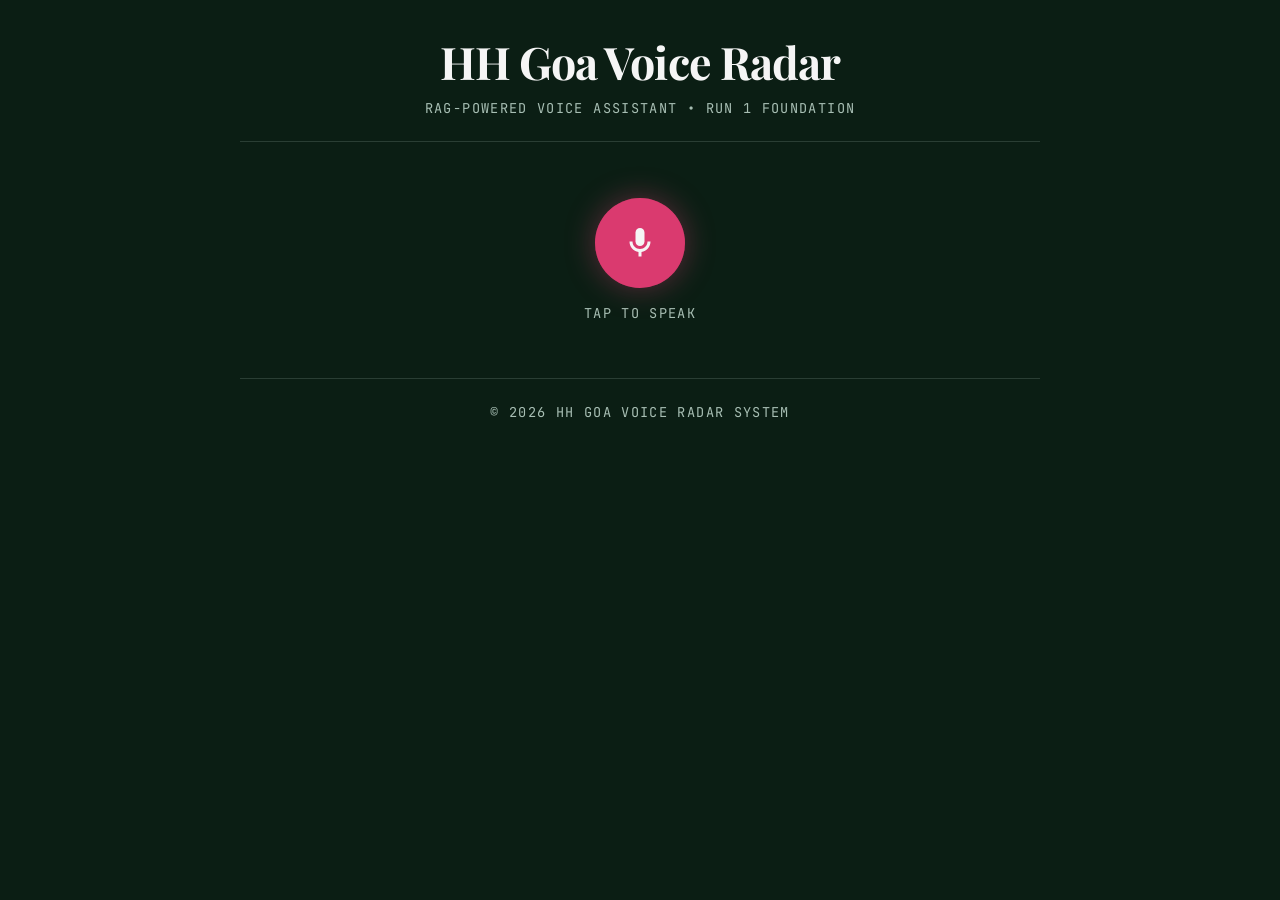
==== frontend/index.html @ a9ced7af "feat: implement HH Goa Voice Radar foundation, offline pre-processing, retrieval, STT and UI" ====
<!DOCTYPE html>
<html lang="hi">
<head>
    <meta charset="UTF-8">
    <meta name="viewport" content="width=device-width, initial-scale=1.0">
    <title>HH Goa Voice Radar</title>
    
    <!-- Google Fonts: Playfair Display (Serif) & JetBrains Mono (Monospace) -->
    <link rel="preconnect" href="https://fonts.googleapis.com">
    <link rel="preconnect" href="https://fonts.gstatic.com" crossorigin>
    <link href="https://fonts.googleapis.com/css2?family=JetBrains+Mono:ital,wght@0,100..800;1,100..800&family=Playfair+Display:ital,wght@0,400..900;1,400..900&display=swap" rel="stylesheet">
    
    <link rel="stylesheet" href="style.css">
</head>
<body>
    <div class="app-container">
        <header>
            <h1 class="serif-title">HH Goa Voice Radar</h1>
            <p class="mono-meta">RAG-Powered Voice Assistant • RUN 1 Foundation</p>
        </header>

        <main>
            <!-- Microphone Input Section -->
            <section class="mic-section">
                <div class="mic-container">
                    <button id="mic-btn" class="mic-button" aria-label="सक्रिय रिकॉर्डर">
                        <svg class="mic-icon" xmlns="http://www.w3.org/2000/svg" viewBox="0 0 24 24" fill="currentColor">
                            <path d="M12 14c1.66 0 3-1.34 3-3V5c0-1.66-1.34-3-3-3S9 3.34 9 5v6c0 1.66 1.34 3 3 3z"/>
                            <path d="M17 11c0 2.76-2.24 5-5 5s-5-2.24-5-5H5c0 3.53 2.61 6.43 6 6.92V21h2v-3.08c3.39-.49 6-3.39 6-6.92h-2z"/>
                        </svg>
                        <div class="pulse-ring"></div>
                    </button>
                    <p id="status-text" class="mono-meta">Tap to Speak</p>
                </div>
            </section>

            <!-- Results Section (Hidden until transcription or answer is loaded) -->
            <section id="results-section" class="results-container hidden">
                <!-- Transcript Card -->
                <div class="card result-card">
                    <h2 class="card-heading serif-title">आपका प्रश्न (Query)</h2>
                    <p id="query-display" class="mono-body text-highlight">...</p>
                </div>

                <!-- Answer Card -->
                <div id="answer-card" class="card result-card cream-card hidden">
                    <h2 class="card-heading serif-title">उत्तर (Answer)</h2>
                    <p id="answer-display" class="mono-body">उत्पन्न हो रहा है...</p>
                    
                    <div class="meta-row">
                        <span class="badge mono-meta">प्राप्त टुकड़े: <span id="chunk-count">0</span></span>
                    </div>
                </div>

                <!-- Retrieved Context Card -->
                <div id="context-card" class="card result-card cream-card hidden">
                    <h2 class="card-heading serif-title">प्रासंगिक संदर्भ (Retrieved Context)</h2>
                    <div id="chunks-list" class="chunks-container">
                        <!-- Chunks injected here -->
                    </div>
                </div>
            </section>
        </main>

        <footer>
            <p class="mono-meta">&copy; 2026 HH Goa Voice Radar System</p>
        </footer>
    </div>

    <script src="app.js"></script>
</body>
</html>
---- frontend/style.css ----
/* Base Tokens */
:root {
    --bg-dark-forest: hsl(150, 45%, 8%);
    --card-cream: hsl(38, 40%, 96%);
    --card-cream-darker: hsl(38, 30%, 90%);
    --accent-pink: hsl(340, 68%, 54%);
    --accent-pink-hover: hsl(340, 75%, 48%);
    --text-light: hsl(0, 0%, 96%);
    --text-dark: hsl(150, 45%, 12%);
    --text-muted-light: hsl(150, 15%, 70%);
    --text-muted-dark: hsl(150, 20%, 35%);
    --border-color: hsla(150, 45%, 90%, 0.15);
    
    --font-serif: 'Playfair Display', Georgia, serif;
    --font-mono: 'JetBrains Mono', monospace;
    
    --shadow-premium: 0 10px 30px -10px rgba(0, 0, 0, 0.5);
    --shadow-card: 0 4px 20px rgba(0, 0, 0, 0.08);
}

/* Reset and Layout */
* {
    box-sizing: border-box;
    margin: 0;
    padding: 0;
}

body {
    background-color: var(--bg-dark-forest);
    color: var(--text-light);
    font-family: var(--font-mono);
    min-height: 100vh;
    display: flex;
    justify-content: center;
    align-items: flex-start;
    padding: 2rem 1rem;
}

.app-container {
    width: 100%;
    max-width: 800px;
    display: flex;
    flex-direction: column;
    gap: 2.5rem;
}

header {
    text-align: center;
    border-bottom: 1px solid var(--border-color);
    padding-bottom: 1.5rem;
}

.serif-title {
    font-family: var(--font-serif);
    font-weight: 700;
}

header h1 {
    font-size: 2.8rem;
    color: var(--text-light);
    letter-spacing: -0.02em;
    margin-bottom: 0.5rem;
}

.mono-meta {
    font-family: var(--font-mono);
    font-size: 0.85rem;
    color: var(--text-muted-light);
    text-transform: uppercase;
    letter-spacing: 0.1em;
}

/* Mic Section */
.mic-section {
    display: flex;
    justify-content: center;
    padding: 1rem 0;
}

.mic-container {
    display: flex;
    flex-direction: column;
    align-items: center;
    gap: 1rem;
}

.mic-button {
    position: relative;
    width: 90px;
    height: 90px;
    border-radius: 50%;
    background-color: var(--accent-pink);
    border: none;
    outline: none;
    color: var(--text-light);
    cursor: pointer;
    display: flex;
    justify-content: center;
    align-items: center;
    box-shadow: 0 0 30px rgba(216, 63, 115, 0.4);
    transition: all 0.3s cubic-bezier(0.4, 0, 0.2, 1);
}

.mic-button:hover {
    background-color: var(--accent-pink-hover);
    transform: scale(1.05);
    box-shadow: 0 0 40px rgba(216, 63, 115, 0.6);
}

.mic-button:active {
    transform: scale(0.95);
}

.mic-icon {
    width: 36px;
    height: 36px;
    z-index: 2;
}

/* Pulsing Recording Ring */
.pulse-ring {
    position: absolute;
    top: 0;
    left: 0;
    width: 100%;
    height: 100%;
    border-radius: 50%;
    background-color: var(--accent-pink);
    opacity: 0.4;
    z-index: 1;
    transform: scale(1);
    transition: transform 0.3s ease;
}

.mic-button.recording .pulse-ring {
    animation: pulse 1.5s infinite ease-in-out;
}

.mic-button.recording {
    background-color: hsl(0, 72%, 51%);
    box-shadow: 0 0 30px rgba(230, 0, 0, 0.5);
}

@keyframes pulse {
    0% {
        transform: scale(1);
        opacity: 0.5;
    }
    100% {
        transform: scale(1.6);
        opacity: 0;
    }
}

/* Results Container */
.results-container {
    display: flex;
    flex-direction: column;
    gap: 1.5rem;
    animation: fadeIn 0.4s ease-out;
}

@keyframes fadeIn {
    from {
        opacity: 0;
        transform: translateY(10px);
    }
    to {
        opacity: 1;
        transform: translateY(0);
    }
}

/* Card Styling */
.card {
    background-color: hsla(150, 45%, 15%, 0.4);
    border: 1px solid var(--border-color);
    border-radius: 12px;
    padding: 1.5rem;
    box-shadow: var(--shadow-premium);
    backdrop-filter: blur(10px);
}

.cream-card {
    background-color: var(--card-cream);
    color: var(--text-dark);
    border: none;
    box-shadow: var(--shadow-card);
}

.card-heading {
    font-size: 1.4rem;
    margin-bottom: 1rem;
    position: relative;
    display: inline-block;
}

.cream-card .card-heading {
    color: var(--text-dark);
}

.cream-card .card-heading::after {
    content: '';
    position: absolute;
    bottom: -4px;
    left: 0;
    width: 100%;
    height: 2px;
    background-color: var(--accent-pink);
}

.mono-body {
    font-family: var(--font-mono);
    font-size: 1rem;
    line-height: 1.6;
}

.text-highlight {
    color: var(--accent-pink);
    font-weight: 600;
}

/* Meta Data / Badges */
.meta-row {
    margin-top: 1.2rem;
    display: flex;
    gap: 0.5rem;
}

.badge {
    background-color: var(--card-cream-darker);
    color: var(--text-muted-dark);
    padding: 0.35rem 0.75rem;
    border-radius: 4px;
    font-size: 0.75rem;
    font-weight: 600;
}

/* Context Chunks list */
.chunks-container {
    display: flex;
    flex-direction: column;
    gap: 1rem;
    margin-top: 0.5rem;
}

.chunk-item {
    background-color: var(--card-cream-darker);
    border-left: 4px solid var(--accent-pink);
    border-radius: 4px;
    padding: 1rem;
    font-size: 0.9rem;
    line-height: 1.5;
}

.chunk-header {
    display: flex;
    justify-content: space-between;
    font-size: 0.75rem;
    color: var(--text-muted-dark);
    margin-bottom: 0.5rem;
}

/* Helpers */
.hidden {
    display: none !important;
}

footer {
    text-align: center;
    border-top: 1px solid var(--border-color);
    padding-top: 1.5rem;
    margin-top: auto;
}

/* Responsiveness */
@media (max-width: 600px) {
    header h1 {
        font-size: 2.2rem;
    }
    
    body {
        padding: 1rem 0.5rem;
    }
}
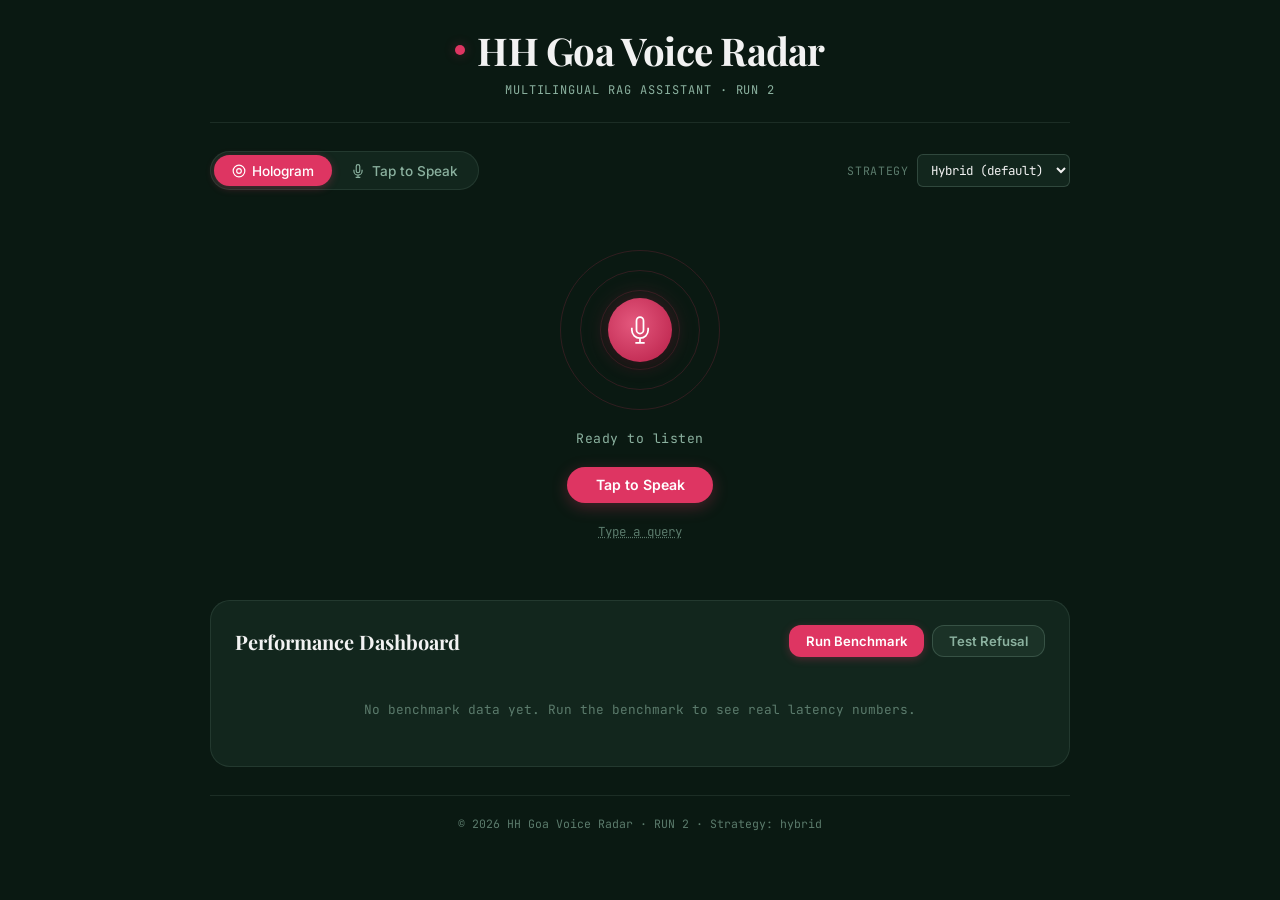
==== commit c7aa8dfb: "feat(run-2): implement multi-strategy chunking, guardrails, pipeline harness, benchmark comparison, " ====
--- a/frontend/index.html
+++ b/frontend/index.html
@@ -1,70 +1,231 @@
 <!DOCTYPE html>
-<html lang="hi">
+<html lang="en">
 <head>
     <meta charset="UTF-8">
     <meta name="viewport" content="width=device-width, initial-scale=1.0">
-    <title>HH Goa Voice Radar</title>
-    
-    <!-- Google Fonts: Playfair Display (Serif) & JetBrains Mono (Monospace) -->
+    <title>HH Goa Voice Radar — RAG Voice Assistant</title>
+    <meta name="description" content="HH Goa Voice Radar: a multilingual RAG-powered voice assistant for hotel information. Ask in any language and get grounded answers.">
+
+    <!-- Google Fonts -->
     <link rel="preconnect" href="https://fonts.googleapis.com">
     <link rel="preconnect" href="https://fonts.gstatic.com" crossorigin>
-    <link href="https://fonts.googleapis.com/css2?family=JetBrains+Mono:ital,wght@0,100..800;1,100..800&family=Playfair+Display:ital,wght@0,400..900;1,400..900&display=swap" rel="stylesheet">
-    
+    <link href="https://fonts.googleapis.com/css2?family=Inter:wght@300;400;500;600;700&family=Playfair+Display:ital,wght@0,600;0,700;1,500&family=JetBrains+Mono:wght@400;500&display=swap" rel="stylesheet">
+
     <link rel="stylesheet" href="style.css">
 </head>
 <body>
-    <div class="app-container">
-        <header>
-            <h1 class="serif-title">HH Goa Voice Radar</h1>
-            <p class="mono-meta">RAG-Powered Voice Assistant • RUN 1 Foundation</p>
+    <div class="app-shell">
+
+        <!-- ── Header ───────────────────────────────────── -->
+        <header class="app-header">
+            <div class="header-inner">
+                <div class="brand">
+                    <span class="brand-dot"></span>
+                    <h1 class="brand-name">HH Goa Voice Radar</h1>
+                </div>
+                <p class="brand-sub">Multilingual RAG Assistant · RUN 2</p>
+            </div>
         </header>
 
-        <main>
-            <!-- Microphone Input Section -->
-            <section class="mic-section">
-                <div class="mic-container">
-                    <button id="mic-btn" class="mic-button" aria-label="सक्रिय रिकॉर्डर">
-                        <svg class="mic-icon" xmlns="http://www.w3.org/2000/svg" viewBox="0 0 24 24" fill="currentColor">
-                            <path d="M12 14c1.66 0 3-1.34 3-3V5c0-1.66-1.34-3-3-3S9 3.34 9 5v6c0 1.66 1.34 3 3 3z"/>
-                            <path d="M17 11c0 2.76-2.24 5-5 5s-5-2.24-5-5H5c0 3.53 2.61 6.43 6 6.92V21h2v-3.08c3.39-.49 6-3.39 6-6.92h-2z"/>
-                        </svg>
-                        <div class="pulse-ring"></div>
-                    </button>
-                    <p id="status-text" class="mono-meta">Tap to Speak</p>
+        <!-- ── Mode Switcher ─────────────────────────────── -->
+        <div class="mode-switcher-wrap">
+            <div class="mode-switcher" role="tablist" aria-label="Voice mode selection">
+                <button id="mode-hologram" class="mode-tab active" role="tab" aria-selected="true"
+                    aria-controls="hologram-panel" data-mode="hologram">
+                    <svg width="14" height="14" viewBox="0 0 24 24" fill="none" stroke="currentColor" stroke-width="2">
+                        <circle cx="12" cy="12" r="10"/><circle cx="12" cy="12" r="4"/>
+                    </svg>
+                    Hologram
+                </button>
+                <button id="mode-tap" class="mode-tab" role="tab" aria-selected="false"
+                    aria-controls="tap-panel" data-mode="tap">
+                    <svg width="14" height="14" viewBox="0 0 24 24" fill="none" stroke="currentColor" stroke-width="2">
+                        <path d="M12 1a3 3 0 0 0-3 3v8a3 3 0 0 0 6 0V4a3 3 0 0 0-3-3z"/>
+                        <path d="M19 10v2a7 7 0 0 1-14 0v-2M12 19v4M8 23h8"/>
+                    </svg>
+                    Tap to Speak
+                </button>
+            </div>
+
+            <!-- Strategy selector (shared) -->
+            <div class="strategy-selector">
+                <label for="strategy-select" class="strategy-label">Strategy</label>
+                <select id="strategy-select" class="strategy-select">
+                    <option value="hybrid" selected>Hybrid (default)</option>
+                    <option value="fixed">Fixed-size</option>
+                    <option value="sentence">Sentence</option>
+                    <option value="metadata">Metadata-aware</option>
+                </select>
+            </div>
+        </div>
+
+        <!-- ── Main panels ───────────────────────────────── -->
+        <main class="main-content">
+
+            <!-- ═══════════════ HOLOGRAM MODE ═══════════════ -->
+            <section id="hologram-panel" class="mode-panel active" role="tabpanel" aria-labelledby="mode-hologram">
+                <div class="hologram-layout">
+
+                    <!-- Central animated orb -->
+                    <div class="hologram-center">
+                        <div class="hologram-rings-wrap" id="hologram-orb" aria-live="polite">
+                            <div class="h-ring h-ring-1"></div>
+                            <div class="h-ring h-ring-2"></div>
+                            <div class="h-ring h-ring-3"></div>
+                            <div class="h-core">
+                                <svg class="h-icon" id="hologram-icon" viewBox="0 0 24 24" fill="none" stroke="currentColor" stroke-width="1.5">
+                                    <path d="M12 1a3 3 0 0 0-3 3v8a3 3 0 0 0 6 0V4a3 3 0 0 0-3-3z"/>
+                                    <path d="M19 10v2a7 7 0 0 1-14 0v-2M12 19v4M8 23h8"/>
+                                </svg>
+                            </div>
+                            <!-- Waveform bars (listening state) -->
+                            <div class="h-waveform" id="hologram-waveform">
+                                <span></span><span></span><span></span><span></span><span></span>
+                                <span></span><span></span><span></span><span></span><span></span>
+                            </div>
+                        </div>
+
+                        <p class="hologram-state-label" id="hologram-status">Ready to listen</p>
+
+                        <button id="hologram-mic-btn" class="hologram-action-btn" aria-label="Start listening">
+                            Tap to Speak
+                        </button>
+                        <button id="hologram-text-btn" class="hologram-text-btn" title="Type a query instead">
+                            Type a query
+                        </button>
+                    </div>
+
+                    <!-- Hologram answer display -->
+                    <div id="hologram-answer-wrap" class="hologram-answer hidden">
+                        <div class="answer-badge" id="hologram-refused-badge">Refusal</div>
+                        <p class="hologram-answer-text" id="hologram-answer-text"></p>
+                        <div class="hologram-meta-row">
+                            <span class="meta-chip" id="hologram-strategy-chip"></span>
+                            <span class="meta-chip" id="hologram-latency-chip"></span>
+                            <span class="meta-chip" id="hologram-chunks-chip"></span>
+                        </div>
+                    </div>
+
                 </div>
             </section>
 
-            <!-- Results Section (Hidden until transcription or answer is loaded) -->
-            <section id="results-section" class="results-container hidden">
-                <!-- Transcript Card -->
-                <div class="card result-card">
-                    <h2 class="card-heading serif-title">आपका प्रश्न (Query)</h2>
-                    <p id="query-display" class="mono-body text-highlight">...</p>
-                </div>
-
-                <!-- Answer Card -->
-                <div id="answer-card" class="card result-card cream-card hidden">
-                    <h2 class="card-heading serif-title">उत्तर (Answer)</h2>
-                    <p id="answer-display" class="mono-body">उत्पन्न हो रहा है...</p>
-                    
-                    <div class="meta-row">
-                        <span class="badge mono-meta">प्राप्त टुकड़े: <span id="chunk-count">0</span></span>
-                    </div>
-                </div>
-
-                <!-- Retrieved Context Card -->
-                <div id="context-card" class="card result-card cream-card hidden">
-                    <h2 class="card-heading serif-title">प्रासंगिक संदर्भ (Retrieved Context)</h2>
-                    <div id="chunks-list" class="chunks-container">
-                        <!-- Chunks injected here -->
-                    </div>
+            <!-- ═══════════════ TAP TO SPEAK MODE ═══════════ -->
+            <section id="tap-panel" class="mode-panel" role="tabpanel" aria-labelledby="mode-tap">
+                <div class="tap-layout">
+
+                    <!-- Recording panel -->
+                    <div class="tap-record-area">
+                        <button id="tap-mic-btn" class="tap-mic-button" aria-label="Start recording">
+                            <svg class="tap-mic-icon" viewBox="0 0 24 24" fill="currentColor">
+                                <path d="M12 14c1.66 0 3-1.34 3-3V5c0-1.66-1.34-3-3-3S9 3.34 9 5v6c0 1.66 1.34 3 3 3z"/>
+                                <path d="M17 11c0 2.76-2.24 5-5 5s-5-2.24-5-5H5c0 3.53 2.61 6.43 6 6.92V21h2v-3.08c3.39-.49 6-3.39 6-6.92h-2z"/>
+                            </svg>
+                            <div class="tap-pulse"></div>
+                        </button>
+                        <p class="tap-label" id="tap-label">Tap to Speak</p>
+
+                        <!-- Live transcription display -->
+                        <div id="tap-transcript-live" class="tap-transcript-live hidden">
+                            <div class="transcript-dot"></div>
+                            <span id="tap-transcript-text">Listening…</span>
+                        </div>
+
+                        <button id="tap-cancel-btn" class="tap-cancel-btn hidden">Cancel</button>
+                    </div>
+
+                    <!-- Results area -->
+                    <div id="tap-results" class="tap-results hidden">
+
+                        <!-- Question -->
+                        <div class="result-block">
+                            <p class="result-label">Your question</p>
+                            <p class="result-question" id="tap-question"></p>
+                        </div>
+
+                        <!-- Answer (with refusal badge) -->
+                        <div class="result-block answer-block" id="tap-answer-block">
+                            <div class="answer-block-header">
+                                <p class="result-label">Answer</p>
+                                <span class="refused-pill hidden" id="tap-refused-pill">Refused</span>
+                            </div>
+                            <p class="result-answer" id="tap-answer"></p>
+                            <div class="answer-meta" id="tap-answer-meta"></div>
+                        </div>
+
+                        <!-- Sources accordion -->
+                        <details class="sources-accordion" id="tap-sources-accordion">
+                            <summary class="sources-summary">
+                                <span>Show sources</span>
+                                <span class="sources-count" id="tap-sources-count"></span>
+                            </summary>
+                            <div class="sources-body" id="tap-sources-body"></div>
+                        </details>
+
+                    </div>
+
+                    <!-- Text input fallback -->
+                    <div class="tap-text-fallback">
+                        <input type="text" id="tap-text-input" class="tap-text-input"
+                            placeholder="Or type your query here…" autocomplete="off">
+                        <button id="tap-text-submit" class="tap-text-submit">Ask</button>
+                    </div>
+
                 </div>
             </section>
+
         </main>
 
-        <footer>
-            <p class="mono-meta">&copy; 2026 HH Goa Voice Radar System</p>
+        <!-- ── Performance Dashboard ─────────────────────── -->
+        <section class="perf-dashboard" id="perf-dashboard">
+            <div class="perf-header">
+                <h2 class="perf-title">Performance Dashboard</h2>
+                <div class="perf-actions">
+                    <button id="run-benchmark-btn" class="perf-btn primary">Run Benchmark</button>
+                    <button id="test-refusal-btn" class="perf-btn secondary">Test Refusal</button>
+                </div>
+            </div>
+
+            <!-- Benchmark status / running indicator -->
+            <div id="benchmark-status-bar" class="benchmark-status-bar hidden">
+                <div class="bench-spinner"></div>
+                <span id="benchmark-status-text">Benchmark running…</span>
+                <span id="benchmark-progress-text" class="bench-progress"></span>
+            </div>
+
+            <!-- Stats table -->
+            <div id="perf-stats-wrap" class="perf-stats-wrap">
+                <p class="perf-empty" id="perf-empty-msg">No benchmark data yet. Run the benchmark to see real latency numbers.</p>
+
+                <table class="perf-table hidden" id="perf-table">
+                    <thead>
+                        <tr>
+                            <th>Stage</th>
+                            <th>P50</th>
+                            <th>P70</th>
+                            <th>P100</th>
+                            <th>Avg</th>
+                            <th>Min</th>
+                            <th>Max</th>
+                            <th>N</th>
+                        </tr>
+                    </thead>
+                    <tbody id="perf-table-body"></tbody>
+                </table>
+
+                <!-- Notes -->
+                <div class="perf-notes hidden" id="perf-notes">
+                    <p id="perf-meets-target"></p>
+                    <p id="perf-bottleneck"></p>
+                    <p class="perf-stt-note" id="perf-stt-note"></p>
+                </div>
+            </div>
+        </section>
+
+        <!-- ── Footer ────────────────────────────────────── -->
+        <footer class="app-footer">
+            <p>© 2026 HH Goa Voice Radar · RUN 2 · <span id="footer-strategy"></span></p>
         </footer>
+
     </div>
 
     <script src="app.js"></script>
--- a/frontend/style.css
+++ b/frontend/style.css
@@ -1,285 +1,832 @@
-/* Base Tokens */
+/* ═══════════════════════════════════════════════════════════
+   HH Goa Voice Radar — RUN 2 Stylesheet
+   Palette: dark forest · cream · rose-blush accent
+   ═══════════════════════════════════════════════════════════ */
+
+/* ── Design Tokens ───────────────────────────────────────── */
 :root {
-    --bg-dark-forest: hsl(150, 45%, 8%);
-    --card-cream: hsl(38, 40%, 96%);
-    --card-cream-darker: hsl(38, 30%, 90%);
-    --accent-pink: hsl(340, 68%, 54%);
-    --accent-pink-hover: hsl(340, 75%, 48%);
-    --text-light: hsl(0, 0%, 96%);
-    --text-dark: hsl(150, 45%, 12%);
-    --text-muted-light: hsl(150, 15%, 70%);
-    --text-muted-dark: hsl(150, 20%, 35%);
-    --border-color: hsla(150, 45%, 90%, 0.15);
-    
-    --font-serif: 'Playfair Display', Georgia, serif;
-    --font-mono: 'JetBrains Mono', monospace;
-    
-    --shadow-premium: 0 10px 30px -10px rgba(0, 0, 0, 0.5);
-    --shadow-card: 0 4px 20px rgba(0, 0, 0, 0.08);
-}
-
-/* Reset and Layout */
-* {
-    box-sizing: border-box;
-    margin: 0;
-    padding: 0;
-}
+  --bg:          hsl(152, 42%, 7%);
+  --bg-surface:  hsl(152, 35%, 11%);
+  --bg-raised:   hsl(152, 30%, 15%);
+  --border:      hsla(152, 40%, 80%, 0.10);
+  --border-md:   hsla(152, 40%, 80%, 0.18);
+
+  --cream:       hsl(40, 42%, 95%);
+  --cream-dark:  hsl(40, 30%, 88%);
+  --cream-text:  hsl(150, 30%, 14%);
+
+  --rose:        hsl(344, 72%, 54%);
+  --rose-hover:  hsl(344, 78%, 48%);
+  --rose-glow:   hsla(344, 72%, 54%, 0.30);
+  --rose-subtle: hsla(344, 72%, 54%, 0.12);
+
+  --teal:        hsl(172, 60%, 44%);
+  --teal-subtle: hsla(172, 60%, 44%, 0.12);
+
+  --text:        hsl(0, 0%, 95%);
+  --text-muted:  hsl(152, 20%, 62%);
+  --text-dim:    hsl(152, 15%, 42%);
+
+  --font-sans:   'Inter', system-ui, sans-serif;
+  --font-serif:  'Playfair Display', Georgia, serif;
+  --font-mono:   'JetBrains Mono', monospace;
+
+  --radius-sm:   6px;
+  --radius-md:   12px;
+  --radius-lg:   20px;
+  --radius-xl:   28px;
+
+  --shadow-sm:   0 2px 8px rgba(0,0,0,0.20);
+  --shadow-md:   0 6px 24px rgba(0,0,0,0.28);
+  --shadow-lg:   0 12px 40px rgba(0,0,0,0.36);
+
+  --transition:  all 0.25s cubic-bezier(0.4, 0, 0.2, 1);
+}
+
+/* ── Reset ───────────────────────────────────────────────── */
+*, *::before, *::after { box-sizing: border-box; margin: 0; padding: 0; }
 
 body {
-    background-color: var(--bg-dark-forest);
-    color: var(--text-light);
-    font-family: var(--font-mono);
-    min-height: 100vh;
-    display: flex;
-    justify-content: center;
-    align-items: flex-start;
-    padding: 2rem 1rem;
-}
-
-.app-container {
-    width: 100%;
-    max-width: 800px;
-    display: flex;
-    flex-direction: column;
-    gap: 2.5rem;
-}
-
-header {
-    text-align: center;
-    border-bottom: 1px solid var(--border-color);
-    padding-bottom: 1.5rem;
-}
-
-.serif-title {
-    font-family: var(--font-serif);
-    font-weight: 700;
-}
-
-header h1 {
-    font-size: 2.8rem;
-    color: var(--text-light);
-    letter-spacing: -0.02em;
-    margin-bottom: 0.5rem;
-}
-
-.mono-meta {
-    font-family: var(--font-mono);
-    font-size: 0.85rem;
-    color: var(--text-muted-light);
-    text-transform: uppercase;
-    letter-spacing: 0.1em;
-}
-
-/* Mic Section */
-.mic-section {
-    display: flex;
-    justify-content: center;
-    padding: 1rem 0;
-}
-
-.mic-container {
-    display: flex;
-    flex-direction: column;
-    align-items: center;
-    gap: 1rem;
-}
-
-.mic-button {
-    position: relative;
-    width: 90px;
-    height: 90px;
-    border-radius: 50%;
-    background-color: var(--accent-pink);
-    border: none;
-    outline: none;
-    color: var(--text-light);
-    cursor: pointer;
-    display: flex;
-    justify-content: center;
-    align-items: center;
-    box-shadow: 0 0 30px rgba(216, 63, 115, 0.4);
-    transition: all 0.3s cubic-bezier(0.4, 0, 0.2, 1);
-}
-
-.mic-button:hover {
-    background-color: var(--accent-pink-hover);
-    transform: scale(1.05);
-    box-shadow: 0 0 40px rgba(216, 63, 115, 0.6);
-}
-
-.mic-button:active {
-    transform: scale(0.95);
-}
-
-.mic-icon {
-    width: 36px;
-    height: 36px;
-    z-index: 2;
-}
-
-/* Pulsing Recording Ring */
-.pulse-ring {
-    position: absolute;
-    top: 0;
-    left: 0;
-    width: 100%;
-    height: 100%;
-    border-radius: 50%;
-    background-color: var(--accent-pink);
-    opacity: 0.4;
-    z-index: 1;
-    transform: scale(1);
-    transition: transform 0.3s ease;
-}
-
-.mic-button.recording .pulse-ring {
-    animation: pulse 1.5s infinite ease-in-out;
-}
-
-.mic-button.recording {
-    background-color: hsl(0, 72%, 51%);
-    box-shadow: 0 0 30px rgba(230, 0, 0, 0.5);
-}
-
-@keyframes pulse {
-    0% {
-        transform: scale(1);
-        opacity: 0.5;
-    }
-    100% {
-        transform: scale(1.6);
-        opacity: 0;
-    }
-}
-
-/* Results Container */
-.results-container {
-    display: flex;
-    flex-direction: column;
-    gap: 1.5rem;
-    animation: fadeIn 0.4s ease-out;
-}
-
-@keyframes fadeIn {
-    from {
-        opacity: 0;
-        transform: translateY(10px);
-    }
-    to {
-        opacity: 1;
-        transform: translateY(0);
-    }
-}
-
-/* Card Styling */
-.card {
-    background-color: hsla(150, 45%, 15%, 0.4);
-    border: 1px solid var(--border-color);
-    border-radius: 12px;
-    padding: 1.5rem;
-    box-shadow: var(--shadow-premium);
-    backdrop-filter: blur(10px);
-}
-
-.cream-card {
-    background-color: var(--card-cream);
-    color: var(--text-dark);
-    border: none;
-    box-shadow: var(--shadow-card);
-}
-
-.card-heading {
-    font-size: 1.4rem;
-    margin-bottom: 1rem;
-    position: relative;
-    display: inline-block;
-}
-
-.cream-card .card-heading {
-    color: var(--text-dark);
-}
-
-.cream-card .card-heading::after {
-    content: '';
-    position: absolute;
-    bottom: -4px;
-    left: 0;
-    width: 100%;
-    height: 2px;
-    background-color: var(--accent-pink);
-}
-
-.mono-body {
-    font-family: var(--font-mono);
-    font-size: 1rem;
-    line-height: 1.6;
-}
-
-.text-highlight {
-    color: var(--accent-pink);
-    font-weight: 600;
-}
-
-/* Meta Data / Badges */
-.meta-row {
-    margin-top: 1.2rem;
-    display: flex;
-    gap: 0.5rem;
-}
-
-.badge {
-    background-color: var(--card-cream-darker);
-    color: var(--text-muted-dark);
-    padding: 0.35rem 0.75rem;
-    border-radius: 4px;
-    font-size: 0.75rem;
-    font-weight: 600;
-}
-
-/* Context Chunks list */
-.chunks-container {
-    display: flex;
-    flex-direction: column;
-    gap: 1rem;
-    margin-top: 0.5rem;
-}
-
-.chunk-item {
-    background-color: var(--card-cream-darker);
-    border-left: 4px solid var(--accent-pink);
-    border-radius: 4px;
-    padding: 1rem;
-    font-size: 0.9rem;
-    line-height: 1.5;
-}
-
-.chunk-header {
-    display: flex;
-    justify-content: space-between;
-    font-size: 0.75rem;
-    color: var(--text-muted-dark);
-    margin-bottom: 0.5rem;
-}
-
-/* Helpers */
-.hidden {
-    display: none !important;
-}
-
-footer {
-    text-align: center;
-    border-top: 1px solid var(--border-color);
-    padding-top: 1.5rem;
-    margin-top: auto;
-}
-
-/* Responsiveness */
+  background: var(--bg);
+  color: var(--text);
+  font-family: var(--font-sans);
+  min-height: 100vh;
+  display: flex;
+  justify-content: center;
+  align-items: flex-start;
+  padding: 1.5rem 1rem 4rem;
+  -webkit-font-smoothing: antialiased;
+}
+
+/* ── App Shell ───────────────────────────────────────────── */
+.app-shell {
+  width: 100%;
+  max-width: 860px;
+  display: flex;
+  flex-direction: column;
+  gap: 1.75rem;
+}
+
+/* ── Header ──────────────────────────────────────────────── */
+.app-header {
+  padding-bottom: 1.5rem;
+  border-bottom: 1px solid var(--border);
+}
+.header-inner {
+  display: flex;
+  flex-direction: column;
+  align-items: center;
+  gap: 0.4rem;
+}
+.brand {
+  display: flex;
+  align-items: center;
+  gap: 0.75rem;
+}
+.brand-dot {
+  width: 10px; height: 10px;
+  border-radius: 50%;
+  background: var(--rose);
+  box-shadow: 0 0 12px var(--rose-glow);
+  flex-shrink: 0;
+}
+.brand-name {
+  font-family: var(--font-serif);
+  font-size: clamp(1.6rem, 5vw, 2.4rem);
+  font-weight: 700;
+  letter-spacing: -0.02em;
+  color: var(--text);
+}
+.brand-sub {
+  font-family: var(--font-mono);
+  font-size: 0.75rem;
+  color: var(--text-muted);
+  letter-spacing: 0.08em;
+  text-transform: uppercase;
+}
+
+/* ── Mode Switcher ───────────────────────────────────────── */
+.mode-switcher-wrap {
+  display: flex;
+  align-items: center;
+  justify-content: space-between;
+  gap: 1rem;
+  flex-wrap: wrap;
+}
+.mode-switcher {
+  display: flex;
+  background: var(--bg-surface);
+  border: 1px solid var(--border);
+  border-radius: var(--radius-xl);
+  padding: 3px;
+  gap: 2px;
+}
+.mode-tab {
+  display: flex;
+  align-items: center;
+  gap: 0.4rem;
+  padding: 0.45rem 1.1rem;
+  border-radius: 9999px;
+  border: none;
+  background: transparent;
+  color: var(--text-muted);
+  font-family: var(--font-sans);
+  font-size: 0.85rem;
+  font-weight: 500;
+  cursor: pointer;
+  transition: var(--transition);
+  white-space: nowrap;
+}
+.mode-tab:hover { color: var(--text); background: var(--bg-raised); }
+.mode-tab.active {
+  background: var(--rose);
+  color: #fff;
+  box-shadow: 0 2px 8px var(--rose-glow);
+}
+.mode-tab svg { flex-shrink: 0; }
+
+/* Strategy selector */
+.strategy-selector {
+  display: flex;
+  align-items: center;
+  gap: 0.5rem;
+}
+.strategy-label {
+  font-family: var(--font-mono);
+  font-size: 0.72rem;
+  color: var(--text-dim);
+  text-transform: uppercase;
+  letter-spacing: 0.06em;
+}
+.strategy-select {
+  background: var(--bg-surface);
+  border: 1px solid var(--border-md);
+  border-radius: var(--radius-sm);
+  color: var(--text);
+  font-family: var(--font-mono);
+  font-size: 0.78rem;
+  padding: 0.35rem 0.6rem;
+  cursor: pointer;
+  outline: none;
+  transition: var(--transition);
+}
+.strategy-select:focus { border-color: var(--rose); }
+
+/* ── Mode Panels ─────────────────────────────────────────── */
+.main-content { position: relative; }
+.mode-panel {
+  display: none;
+  animation: fadeSlideIn 0.3s ease-out;
+}
+.mode-panel.active { display: block; }
+
+@keyframes fadeSlideIn {
+  from { opacity: 0; transform: translateY(8px); }
+  to   { opacity: 1; transform: translateY(0); }
+}
+
+/* ═══════════════════════════════════════════════════════════
+   HOLOGRAM MODE
+   ═══════════════════════════════════════════════════════════ */
+
+.hologram-layout {
+  display: flex;
+  flex-direction: column;
+  align-items: center;
+  gap: 2rem;
+  padding: 2rem 0;
+}
+
+/* Orb container */
+.hologram-center {
+  display: flex;
+  flex-direction: column;
+  align-items: center;
+  gap: 1.25rem;
+}
+
+.hologram-rings-wrap {
+  position: relative;
+  width: 160px;
+  height: 160px;
+  display: flex;
+  align-items: center;
+  justify-content: center;
+}
+
+/* Concentric animated rings */
+.h-ring {
+  position: absolute;
+  border-radius: 50%;
+  border: 1.5px solid var(--rose);
+  opacity: 0.18;
+  transition: var(--transition);
+}
+.h-ring-1 { width: 160px; height: 160px; animation: ring-pulse 3.0s ease-in-out infinite; }
+.h-ring-2 { width: 120px; height: 120px; animation: ring-pulse 3.0s ease-in-out infinite 0.6s; }
+.h-ring-3 { width: 80px;  height: 80px;  animation: ring-pulse 3.0s ease-in-out infinite 1.2s; }
+
+@keyframes ring-pulse {
+  0%, 100% { opacity: 0.12; transform: scale(1); }
+  50%       { opacity: 0.35; transform: scale(1.04); }
+}
+
+/* Core circle */
+.h-core {
+  position: relative;
+  z-index: 2;
+  width: 64px; height: 64px;
+  border-radius: 50%;
+  background: radial-gradient(circle at 40% 40%, hsl(344, 72%, 62%), hsl(344, 72%, 42%));
+  box-shadow: 0 0 24px var(--rose-glow), 0 4px 16px rgba(0,0,0,0.4);
+  display: flex;
+  align-items: center;
+  justify-content: center;
+  transition: var(--transition);
+}
+.h-icon {
+  width: 28px; height: 28px;
+  color: #fff;
+  transition: var(--transition);
+}
+
+/* Waveform (visible during listening) */
+.h-waveform {
+  position: absolute;
+  bottom: -6px;
+  display: flex;
+  gap: 3px;
+  align-items: flex-end;
+  z-index: 3;
+  opacity: 0;
+  transition: opacity 0.3s;
+}
+.h-waveform span {
+  width: 3px;
+  border-radius: 2px;
+  background: var(--rose);
+  height: 8px;
+  transition: height 0.08s ease;
+}
+
+/* ── Hologram STATE classes ── */
+
+/* idle (default) — already styled above */
+
+/* listening */
+.hologram-orb-listening .h-ring { animation-duration: 0.8s !important; opacity: 0.4 !important; }
+.hologram-orb-listening .h-core { background: radial-gradient(circle at 40% 40%, hsl(344, 80%, 68%), hsl(344, 80%, 45%)); box-shadow: 0 0 40px var(--rose-glow), 0 4px 20px rgba(0,0,0,0.4); }
+.hologram-orb-listening .h-waveform { opacity: 1; }
+.hologram-orb-listening .h-waveform span { animation: wave-bar 0.5s ease-in-out infinite alternate; }
+.hologram-orb-listening .h-waveform span:nth-child(1)  { animation-delay: 0.00s; }
+.hologram-orb-listening .h-waveform span:nth-child(2)  { animation-delay: 0.05s; }
+.hologram-orb-listening .h-waveform span:nth-child(3)  { animation-delay: 0.10s; }
+.hologram-orb-listening .h-waveform span:nth-child(4)  { animation-delay: 0.15s; }
+.hologram-orb-listening .h-waveform span:nth-child(5)  { animation-delay: 0.20s; }
+.hologram-orb-listening .h-waveform span:nth-child(6)  { animation-delay: 0.15s; }
+.hologram-orb-listening .h-waveform span:nth-child(7)  { animation-delay: 0.10s; }
+.hologram-orb-listening .h-waveform span:nth-child(8)  { animation-delay: 0.05s; }
+.hologram-orb-listening .h-waveform span:nth-child(9)  { animation-delay: 0.10s; }
+.hologram-orb-listening .h-waveform span:nth-child(10) { animation-delay: 0.15s; }
+
+@keyframes wave-bar {
+  from { height: 4px; }
+  to   { height: 24px; }
+}
+
+/* processing */
+.hologram-orb-processing .h-ring { animation-duration: 0.5s !important; }
+.hologram-orb-processing .h-core {
+  background: radial-gradient(circle at 40% 40%, hsl(172, 60%, 56%), hsl(172, 60%, 36%));
+  box-shadow: 0 0 30px hsla(172, 60%, 44%, 0.5), 0 4px 16px rgba(0,0,0,0.4);
+  animation: spin-core 1.2s linear infinite;
+}
+@keyframes spin-core { to { transform: rotate(360deg); } }
+
+/* answering */
+.hologram-orb-answering .h-ring { animation-duration: 2s !important; }
+.hologram-orb-answering .h-core {
+  background: radial-gradient(circle at 40% 40%, hsl(172, 60%, 60%), hsl(172, 60%, 38%));
+  box-shadow: 0 0 32px hsla(172, 60%, 44%, 0.55), 0 4px 16px rgba(0,0,0,0.4);
+}
+
+/* refusal */
+.hologram-orb-refusal .h-ring { opacity: 0.10 !important; }
+.hologram-orb-refusal .h-core {
+  background: radial-gradient(circle at 40% 40%, hsl(35, 80%, 60%), hsl(35, 80%, 38%));
+  box-shadow: 0 0 24px hsla(35, 80%, 52%, 0.45), 0 4px 16px rgba(0,0,0,0.4);
+}
+
+/* error */
+.hologram-orb-error .h-core {
+  background: radial-gradient(circle at 40% 40%, hsl(0, 70%, 58%), hsl(0, 70%, 38%));
+  box-shadow: 0 0 24px hsla(0, 70%, 52%, 0.4), 0 4px 16px rgba(0,0,0,0.4);
+  animation: shake 0.4s ease;
+}
+@keyframes shake {
+  0%,100% { transform: translateX(0); }
+  25%      { transform: translateX(-4px); }
+  75%      { transform: translateX(4px); }
+}
+
+/* State label */
+.hologram-state-label {
+  font-family: var(--font-mono);
+  font-size: 0.82rem;
+  color: var(--text-muted);
+  letter-spacing: 0.04em;
+  text-align: center;
+  transition: var(--transition);
+  min-height: 1.2em;
+}
+
+/* Action buttons */
+.hologram-action-btn {
+  padding: 0.6rem 1.8rem;
+  border-radius: 9999px;
+  background: var(--rose);
+  color: #fff;
+  border: none;
+  font-family: var(--font-sans);
+  font-size: 0.88rem;
+  font-weight: 600;
+  cursor: pointer;
+  transition: var(--transition);
+  box-shadow: 0 4px 16px var(--rose-glow);
+}
+.hologram-action-btn:hover { background: var(--rose-hover); transform: translateY(-1px); box-shadow: 0 6px 20px var(--rose-glow); }
+.hologram-action-btn:active { transform: translateY(0); }
+
+.hologram-text-btn {
+  background: none;
+  border: none;
+  color: var(--text-dim);
+  font-size: 0.78rem;
+  font-family: var(--font-mono);
+  cursor: pointer;
+  text-decoration: underline;
+  text-decoration-style: dotted;
+  transition: var(--transition);
+}
+.hologram-text-btn:hover { color: var(--text-muted); }
+
+/* Hologram answer card */
+.hologram-answer {
+  width: 100%;
+  max-width: 620px;
+  background: var(--cream);
+  color: var(--cream-text);
+  border-radius: var(--radius-lg);
+  padding: 1.5rem;
+  box-shadow: var(--shadow-lg);
+  position: relative;
+  animation: fadeSlideIn 0.35s ease-out;
+}
+.answer-badge {
+  display: none;
+  position: absolute;
+  top: -10px; left: 1.5rem;
+  background: hsl(35, 80%, 50%);
+  color: #fff;
+  font-family: var(--font-mono);
+  font-size: 0.68rem;
+  font-weight: 600;
+  padding: 0.2rem 0.6rem;
+  border-radius: 9999px;
+  letter-spacing: 0.06em;
+  text-transform: uppercase;
+}
+.hologram-answer.is-refusal .answer-badge { display: inline-block; }
+.hologram-answer-text {
+  font-family: var(--font-sans);
+  font-size: 1rem;
+  line-height: 1.7;
+  color: var(--cream-text);
+}
+.hologram-meta-row {
+  display: flex;
+  flex-wrap: wrap;
+  gap: 0.4rem;
+  margin-top: 1rem;
+}
+.meta-chip {
+  background: var(--cream-dark);
+  color: var(--text-dim);
+  font-family: var(--font-mono);
+  font-size: 0.7rem;
+  padding: 0.2rem 0.55rem;
+  border-radius: var(--radius-sm);
+}
+
+/* ═══════════════════════════════════════════════════════════
+   TAP TO SPEAK MODE
+   ═══════════════════════════════════════════════════════════ */
+
+.tap-layout {
+  display: flex;
+  flex-direction: column;
+  gap: 1.5rem;
+  padding: 1.5rem 0;
+}
+
+/* Recording area */
+.tap-record-area {
+  display: flex;
+  flex-direction: column;
+  align-items: center;
+  gap: 0.9rem;
+}
+
+.tap-mic-button {
+  position: relative;
+  width: 88px; height: 88px;
+  border-radius: 50%;
+  background: var(--rose);
+  border: none;
+  color: #fff;
+  cursor: pointer;
+  display: flex;
+  align-items: center;
+  justify-content: center;
+  box-shadow: 0 0 28px var(--rose-glow);
+  transition: var(--transition);
+  outline: none;
+}
+.tap-mic-button:hover { background: var(--rose-hover); transform: scale(1.05); }
+.tap-mic-button:active { transform: scale(0.95); }
+.tap-mic-button.recording { background: hsl(0, 72%, 51%); box-shadow: 0 0 28px hsla(0,72%,51%,0.4); }
+
+.tap-mic-icon { width: 34px; height: 34px; z-index: 2; position: relative; }
+
+.tap-pulse {
+  position: absolute;
+  inset: 0;
+  border-radius: 50%;
+  background: var(--rose);
+  opacity: 0;
+  z-index: 1;
+}
+.tap-mic-button.recording .tap-pulse { animation: tap-pulse-ring 1.4s ease-out infinite; }
+@keyframes tap-pulse-ring {
+  0%   { transform: scale(1); opacity: 0.5; }
+  100% { transform: scale(1.7); opacity: 0; }
+}
+
+.tap-label {
+  font-family: var(--font-mono);
+  font-size: 0.82rem;
+  color: var(--text-muted);
+  letter-spacing: 0.04em;
+  text-align: center;
+}
+
+/* Live transcript display */
+.tap-transcript-live {
+  display: flex;
+  align-items: center;
+  gap: 0.5rem;
+  background: var(--rose-subtle);
+  border-radius: var(--radius-md);
+  padding: 0.55rem 0.9rem;
+  font-family: var(--font-mono);
+  font-size: 0.82rem;
+  color: var(--text);
+  max-width: 480px;
+  text-align: left;
+}
+.transcript-dot {
+  width: 7px; height: 7px;
+  border-radius: 50%;
+  background: var(--rose);
+  flex-shrink: 0;
+  animation: blink-dot 1s step-end infinite;
+}
+@keyframes blink-dot { 0%,100% { opacity: 1; } 50% { opacity: 0; } }
+
+.tap-cancel-btn {
+  background: none;
+  border: 1px solid var(--border-md);
+  border-radius: 9999px;
+  color: var(--text-muted);
+  font-size: 0.8rem;
+  font-family: var(--font-sans);
+  padding: 0.4rem 1rem;
+  cursor: pointer;
+  transition: var(--transition);
+}
+.tap-cancel-btn:hover { border-color: var(--rose); color: var(--rose); }
+
+/* Results */
+.tap-results {
+  display: flex;
+  flex-direction: column;
+  gap: 1rem;
+  animation: fadeSlideIn 0.3s ease-out;
+}
+
+.result-block {
+  background: var(--bg-surface);
+  border: 1px solid var(--border);
+  border-radius: var(--radius-md);
+  padding: 1.1rem 1.25rem;
+}
+.answer-block {
+  background: var(--cream);
+  color: var(--cream-text);
+  border: none;
+  box-shadow: var(--shadow-md);
+}
+.answer-block-header {
+  display: flex;
+  align-items: center;
+  justify-content: space-between;
+  margin-bottom: 0.5rem;
+}
+.result-label {
+  font-family: var(--font-mono);
+  font-size: 0.68rem;
+  text-transform: uppercase;
+  letter-spacing: 0.08em;
+  color: var(--text-dim);
+  margin-bottom: 0.5rem;
+}
+.answer-block .result-label { color: hsl(150, 25%, 38%); }
+.result-question {
+  font-size: 0.95rem;
+  color: var(--text);
+  font-style: italic;
+  line-height: 1.5;
+}
+.result-answer {
+  font-size: 1rem;
+  line-height: 1.72;
+  color: var(--cream-text);
+}
+.refused-pill {
+  background: hsl(35, 80%, 52%);
+  color: #fff;
+  font-family: var(--font-mono);
+  font-size: 0.65rem;
+  font-weight: 600;
+  padding: 0.15rem 0.5rem;
+  border-radius: 9999px;
+  letter-spacing: 0.06em;
+  text-transform: uppercase;
+}
+.answer-meta {
+  display: flex;
+  flex-wrap: wrap;
+  gap: 0.35rem;
+  margin-top: 0.9rem;
+}
+.answer-meta .meta-chip {
+  background: var(--cream-dark);
+  color: hsl(150, 25%, 38%);
+}
+
+/* Sources accordion */
+.sources-accordion {
+  background: var(--bg-surface);
+  border: 1px solid var(--border);
+  border-radius: var(--radius-md);
+  overflow: hidden;
+}
+.sources-summary {
+  display: flex;
+  align-items: center;
+  justify-content: space-between;
+  padding: 0.85rem 1.25rem;
+  font-family: var(--font-mono);
+  font-size: 0.82rem;
+  color: var(--text-muted);
+  cursor: pointer;
+  user-select: none;
+  transition: var(--transition);
+  list-style: none;
+}
+.sources-summary::-webkit-details-marker { display: none; }
+.sources-summary:hover { background: var(--bg-raised); color: var(--text); }
+.sources-count {
+  background: var(--rose-subtle);
+  color: var(--rose);
+  border-radius: 9999px;
+  font-size: 0.68rem;
+  padding: 0.15rem 0.5rem;
+  font-weight: 600;
+}
+.sources-body {
+  padding: 0 1.25rem 1.25rem;
+  display: flex;
+  flex-direction: column;
+  gap: 0.75rem;
+}
+.source-item {
+  background: var(--bg-raised);
+  border-left: 3px solid var(--rose);
+  border-radius: 0 var(--radius-sm) var(--radius-sm) 0;
+  padding: 0.8rem 0.9rem;
+}
+.source-item-header {
+  display: flex;
+  flex-wrap: wrap;
+  gap: 0.35rem;
+  margin-bottom: 0.5rem;
+}
+.source-chip {
+  background: var(--bg);
+  border: 1px solid var(--border);
+  border-radius: var(--radius-sm);
+  font-family: var(--font-mono);
+  font-size: 0.65rem;
+  color: var(--text-dim);
+  padding: 0.1rem 0.4rem;
+}
+.source-chip.highlight { border-color: var(--rose); color: var(--rose); }
+.source-text {
+  font-size: 0.83rem;
+  color: var(--text-muted);
+  line-height: 1.55;
+  font-family: var(--font-mono);
+}
+
+/* Text fallback */
+.tap-text-fallback {
+  display: flex;
+  gap: 0.5rem;
+  margin-top: 0.25rem;
+}
+.tap-text-input {
+  flex: 1;
+  background: var(--bg-surface);
+  border: 1px solid var(--border-md);
+  border-radius: var(--radius-md);
+  color: var(--text);
+  font-family: var(--font-sans);
+  font-size: 0.9rem;
+  padding: 0.6rem 1rem;
+  outline: none;
+  transition: var(--transition);
+}
+.tap-text-input:focus { border-color: var(--rose); }
+.tap-text-input::placeholder { color: var(--text-dim); }
+.tap-text-submit {
+  background: var(--rose);
+  color: #fff;
+  border: none;
+  border-radius: var(--radius-md);
+  padding: 0.6rem 1.25rem;
+  font-size: 0.88rem;
+  font-weight: 600;
+  cursor: pointer;
+  transition: var(--transition);
+}
+.tap-text-submit:hover { background: var(--rose-hover); }
+
+/* ═══════════════════════════════════════════════════════════
+   PERFORMANCE DASHBOARD
+   ═══════════════════════════════════════════════════════════ */
+
+.perf-dashboard {
+  background: var(--bg-surface);
+  border: 1px solid var(--border);
+  border-radius: var(--radius-lg);
+  padding: 1.5rem;
+}
+.perf-header {
+  display: flex;
+  align-items: center;
+  justify-content: space-between;
+  margin-bottom: 1.25rem;
+  flex-wrap: wrap;
+  gap: 0.75rem;
+}
+.perf-title {
+  font-family: var(--font-serif);
+  font-size: 1.25rem;
+  font-weight: 700;
+  color: var(--text);
+}
+.perf-actions { display: flex; gap: 0.5rem; flex-wrap: wrap; }
+
+.perf-btn {
+  padding: 0.45rem 1rem;
+  border-radius: var(--radius-md);
+  font-size: 0.82rem;
+  font-weight: 600;
+  cursor: pointer;
+  border: 1px solid transparent;
+  transition: var(--transition);
+  font-family: var(--font-sans);
+}
+.perf-btn.primary { background: var(--rose); color: #fff; box-shadow: 0 2px 8px var(--rose-glow); }
+.perf-btn.primary:hover { background: var(--rose-hover); }
+.perf-btn.secondary { background: var(--bg-raised); border-color: var(--border-md); color: var(--text-muted); }
+.perf-btn.secondary:hover { border-color: var(--teal); color: var(--teal); }
+.perf-btn:disabled { opacity: 0.5; cursor: not-allowed; }
+
+/* Benchmark running bar */
+.benchmark-status-bar {
+  display: flex;
+  align-items: center;
+  gap: 0.75rem;
+  background: var(--teal-subtle);
+  border-radius: var(--radius-sm);
+  padding: 0.55rem 0.9rem;
+  margin-bottom: 1rem;
+  font-family: var(--font-mono);
+  font-size: 0.78rem;
+  color: var(--teal);
+}
+.bench-spinner {
+  width: 14px; height: 14px;
+  border: 2px solid var(--teal);
+  border-top-color: transparent;
+  border-radius: 50%;
+  animation: spin 0.8s linear infinite;
+  flex-shrink: 0;
+}
+@keyframes spin { to { transform: rotate(360deg); } }
+.bench-progress {
+  margin-left: auto;
+  color: var(--text-dim);
+}
+
+/* Stats table */
+.perf-empty {
+  font-family: var(--font-mono);
+  font-size: 0.8rem;
+  color: var(--text-dim);
+  text-align: center;
+  padding: 1.5rem 0;
+}
+.perf-table {
+  width: 100%;
+  border-collapse: collapse;
+  font-family: var(--font-mono);
+  font-size: 0.78rem;
+  overflow-x: auto;
+}
+.perf-table th {
+  text-align: left;
+  color: var(--text-dim);
+  padding: 0.4rem 0.6rem;
+  border-bottom: 1px solid var(--border-md);
+  white-space: nowrap;
+  font-weight: 600;
+  text-transform: uppercase;
+  font-size: 0.65rem;
+  letter-spacing: 0.06em;
+}
+.perf-table td {
+  padding: 0.45rem 0.6rem;
+  border-bottom: 1px solid var(--border);
+  color: var(--text-muted);
+  white-space: nowrap;
+}
+.perf-table tr:last-child td { border-bottom: none; }
+.perf-table td:first-child { color: var(--text); font-weight: 500; }
+.perf-table tr.row-overall td { color: var(--rose); }
+.perf-table tr.row-overall td:first-child { font-weight: 700; }
+
+.perf-notes {
+  margin-top: 1rem;
+  display: flex;
+  flex-direction: column;
+  gap: 0.4rem;
+}
+.perf-notes p {
+  font-family: var(--font-mono);
+  font-size: 0.75rem;
+  color: var(--text-dim);
+  line-height: 1.5;
+}
+.perf-notes p strong { color: var(--text-muted); }
+.perf-stt-note {
+  color: var(--text-dim) !important;
+  font-style: italic;
+}
+
+/* ── Footer ──────────────────────────────────────────────── */
+.app-footer {
+  text-align: center;
+  border-top: 1px solid var(--border);
+  padding-top: 1.25rem;
+  font-family: var(--font-mono);
+  font-size: 0.72rem;
+  color: var(--text-dim);
+}
+
+/* ── Shared utility ──────────────────────────────────────── */
+.hidden { display: none !important; }
+
+/* ── Responsive ──────────────────────────────────────────── */
 @media (max-width: 600px) {
-    header h1 {
-        font-size: 2.2rem;
-    }
-    
-    body {
-        padding: 1rem 0.5rem;
-    }
-}
+  body { padding: 1rem 0.75rem 3rem; }
+  .mode-switcher-wrap { flex-direction: column; align-items: flex-start; }
+  .perf-header { flex-direction: column; align-items: flex-start; }
+  .perf-table { font-size: 0.7rem; display: block; overflow-x: auto; }
+  .hologram-rings-wrap { width: 130px; height: 130px; }
+  .h-ring-1 { width: 130px; height: 130px; }
+  .h-ring-2 { width: 96px;  height: 96px; }
+  .h-ring-3 { width: 64px;  height: 64px; }
+}
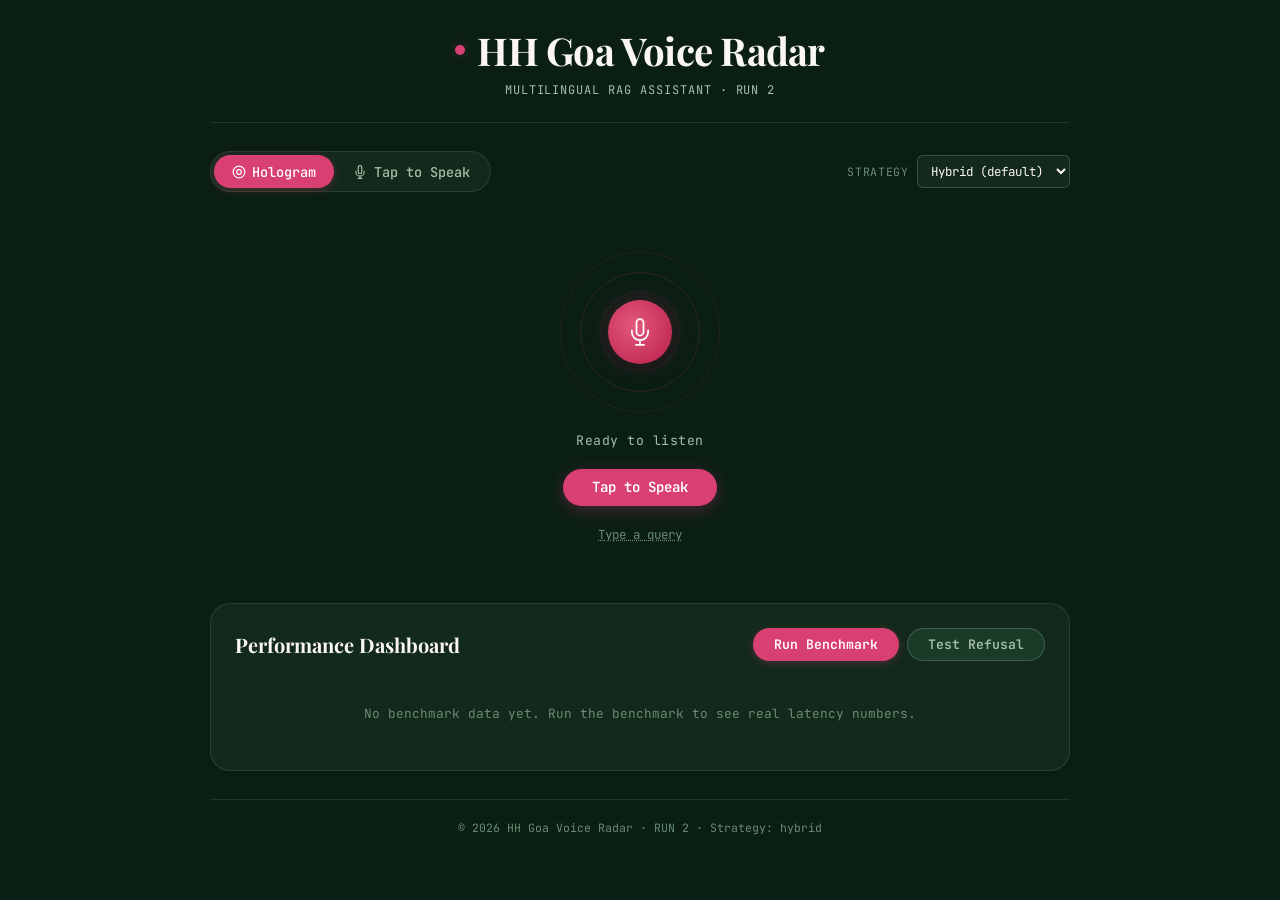
==== commit 453c3267: "refactor: apply HH Goa 2026 visual identity system, mobile optimizations, rate-limit friendly benchm" ====
--- a/frontend/index.html
+++ b/frontend/index.html
@@ -115,13 +115,16 @@
 
                     <!-- Recording panel -->
                     <div class="tap-record-area">
-                        <button id="tap-mic-btn" class="tap-mic-button" aria-label="Start recording">
-                            <svg class="tap-mic-icon" viewBox="0 0 24 24" fill="currentColor">
-                                <path d="M12 14c1.66 0 3-1.34 3-3V5c0-1.66-1.34-3-3-3S9 3.34 9 5v6c0 1.66 1.34 3 3 3z"/>
-                                <path d="M17 11c0 2.76-2.24 5-5 5s-5-2.24-5-5H5c0 3.53 2.61 6.43 6 6.92V21h2v-3.08c3.39-.49 6-3.39 6-6.92h-2z"/>
-                            </svg>
-                            <div class="tap-pulse"></div>
-                        </button>
+                        <div class="tap-mic-container">
+                            <button id="tap-mic-btn" class="tap-mic-button" aria-label="Start recording">
+                                <svg class="tap-mic-icon" viewBox="0 0 24 24" fill="currentColor">
+                                    <path d="M12 14c1.66 0 3-1.34 3-3V5c0-1.66-1.34-3-3-3S9 3.34 9 5v6c0 1.66 1.34 3 3 3z"/>
+                                    <path d="M17 11c0 2.76-2.24 5-5 5s-5-2.24-5-5H5c0 3.53 2.61 6.43 6 6.92V21h2v-3.08c3.39-.49 6-3.39 6-6.92h-2z"/>
+                                </svg>
+                                <div class="tap-pulse"></div>
+                            </button>
+                            <div class="tap-mic-dashed-ring"></div>
+                        </div>
                         <p class="tap-label" id="tap-label">Tap to Speak</p>
 
                         <!-- Live transcription display -->
--- a/frontend/style.css
+++ b/frontend/style.css
@@ -5,31 +5,31 @@
 
 /* ── Design Tokens ───────────────────────────────────────── */
 :root {
-  --bg:          hsl(152, 42%, 7%);
-  --bg-surface:  hsl(152, 35%, 11%);
-  --bg-raised:   hsl(152, 30%, 15%);
-  --border:      hsla(152, 40%, 80%, 0.10);
-  --border-md:   hsla(152, 40%, 80%, 0.18);
-
-  --cream:       hsl(40, 42%, 95%);
-  --cream-dark:  hsl(40, 30%, 88%);
-  --cream-text:  hsl(150, 30%, 14%);
-
-  --rose:        hsl(344, 72%, 54%);
-  --rose-hover:  hsl(344, 78%, 48%);
-  --rose-glow:   hsla(344, 72%, 54%, 0.30);
-  --rose-subtle: hsla(344, 72%, 54%, 0.12);
-
-  --teal:        hsl(172, 60%, 44%);
-  --teal-subtle: hsla(172, 60%, 44%, 0.12);
-
-  --text:        hsl(0, 0%, 95%);
-  --text-muted:  hsl(152, 20%, 62%);
-  --text-dim:    hsl(152, 15%, 42%);
-
-  --font-sans:   'Inter', system-ui, sans-serif;
-  --font-serif:  'Playfair Display', Georgia, serif;
-  --font-mono:   'JetBrains Mono', monospace;
+  --bg:          #0A1E14; /* Deep Forest Green */
+  --bg-surface:  #12291B; /* Secondary deep green surface */
+  --bg-raised:   #1A3B28; /* Highlighted surface/inputs */
+  --border:      rgba(250, 246, 240, 0.10); /* Cream borders */
+  --border-md:   rgba(250, 246, 240, 0.18);
+
+  --cream:       #FAF6F0; /* Cream cards/surfaces */
+  --cream-dark:  #E8E2D7;
+  --cream-text:  #0A1E14; /* Dark green text inside cream cards */
+
+  --rose:        #D83F73; /* Pink accent */
+  --rose-hover:  #BF3261;
+  --rose-glow:   rgba(216, 63, 115, 0.30);
+  --rose-subtle: rgba(216, 63, 115, 0.12);
+
+  --teal:        #2EC4B6; /* Minty/teal accent */
+  --teal-subtle: rgba(46, 196, 182, 0.12);
+
+  --text:        #FAF6F0; /* Cream text on dark background */
+  --text-muted:  #A4BFA8; /* Green-grey muted text */
+  --text-dim:    #698C72;
+
+  --font-sans:   'JetBrains Mono', 'Courier New', monospace; /* Mono body typography */
+  --font-serif:  'Playfair Display', Georgia, serif; /* Serif heading typography */
+  --font-mono:   'JetBrains Mono', 'Courier New', monospace;
 
   --radius-sm:   6px;
   --radius-md:   12px;
@@ -222,13 +222,21 @@
   opacity: 0.18;
   transition: var(--transition);
 }
-.h-ring-1 { width: 160px; height: 160px; animation: ring-pulse 3.0s ease-in-out infinite; }
-.h-ring-2 { width: 120px; height: 120px; animation: ring-pulse 3.0s ease-in-out infinite 0.6s; }
-.h-ring-3 { width: 80px;  height: 80px;  animation: ring-pulse 3.0s ease-in-out infinite 1.2s; }
-
-@keyframes ring-pulse {
+.h-ring-1 { width: 160px; height: 160px; border-style: dashed; animation: ring-pulse-1 4.0s ease-in-out infinite; }
+.h-ring-2 { width: 120px; height: 120px; border-style: solid; animation: ring-pulse-2 3.0s ease-in-out infinite 0.6s; }
+.h-ring-3 { width: 80px;  height: 80px;  border-style: dashed; animation: ring-pulse-3 3.0s ease-in-out infinite 1.2s; }
+
+@keyframes ring-pulse-1 {
+  0%, 100% { opacity: 0.12; transform: scale(1) rotate(0deg); }
+  50%       { opacity: 0.35; transform: scale(1.04) rotate(180deg); }
+}
+@keyframes ring-pulse-2 {
   0%, 100% { opacity: 0.12; transform: scale(1); }
   50%       { opacity: 0.35; transform: scale(1.04); }
+}
+@keyframes ring-pulse-3 {
+  0%, 100% { opacity: 0.12; transform: scale(1) rotate(0deg); }
+  50%       { opacity: 0.35; transform: scale(1.04) rotate(-180deg); }
 }
 
 /* Core circle */
@@ -437,6 +445,36 @@
   gap: 0.9rem;
 }
 
+.tap-mic-container {
+  position: relative;
+  width: 130px;
+  height: 130px;
+  display: flex;
+  align-items: center;
+  justify-content: center;
+}
+
+.tap-mic-dashed-ring {
+  position: absolute;
+  inset: 0;
+  border-radius: 50%;
+  border: 1.5px dashed var(--rose);
+  opacity: 0.25;
+  animation: spin-dashed-ring 16s linear infinite;
+  pointer-events: none;
+  transition: var(--transition);
+}
+
+.tap-mic-button.recording ~ .tap-mic-dashed-ring {
+  animation-duration: 4s;
+  opacity: 0.55;
+  border-width: 2px;
+}
+
+@keyframes spin-dashed-ring {
+  to { transform: rotate(360deg); }
+}
+
 .tap-mic-button {
   position: relative;
   width: 88px; height: 88px;
@@ -659,11 +697,11 @@
   flex: 1;
   background: var(--bg-surface);
   border: 1px solid var(--border-md);
-  border-radius: var(--radius-md);
+  border-radius: 9999px;
   color: var(--text);
   font-family: var(--font-sans);
   font-size: 0.9rem;
-  padding: 0.6rem 1rem;
+  padding: 0.6rem 1.25rem;
   outline: none;
   transition: var(--transition);
 }
@@ -673,8 +711,8 @@
   background: var(--rose);
   color: #fff;
   border: none;
-  border-radius: var(--radius-md);
-  padding: 0.6rem 1.25rem;
+  border-radius: 9999px;
+  padding: 0.6rem 1.5rem;
   font-size: 0.88rem;
   font-weight: 600;
   cursor: pointer;
@@ -709,8 +747,8 @@
 .perf-actions { display: flex; gap: 0.5rem; flex-wrap: wrap; }
 
 .perf-btn {
-  padding: 0.45rem 1rem;
-  border-radius: var(--radius-md);
+  padding: 0.45rem 1.25rem;
+  border-radius: 9999px;
   font-size: 0.82rem;
   font-weight: 600;
   cursor: pointer;
@@ -822,11 +860,16 @@
 /* ── Responsive ──────────────────────────────────────────── */
 @media (max-width: 600px) {
   body { padding: 1rem 0.75rem 3rem; }
-  .mode-switcher-wrap { flex-direction: column; align-items: flex-start; }
+  .mode-switcher-wrap { flex-direction: column; align-items: stretch; gap: 0.75rem; }
+  .mode-switcher { justify-content: center; }
+  .strategy-selector { justify-content: space-between; }
   .perf-header { flex-direction: column; align-items: flex-start; }
   .perf-table { font-size: 0.7rem; display: block; overflow-x: auto; }
   .hologram-rings-wrap { width: 130px; height: 130px; }
   .h-ring-1 { width: 130px; height: 130px; }
   .h-ring-2 { width: 96px;  height: 96px; }
   .h-ring-3 { width: 64px;  height: 64px; }
-}
+  .tap-mic-container { width: 110px; height: 110px; }
+  .tap-mic-button { width: 76px; height: 76px; }
+  .tap-mic-icon { width: 28px; height: 28px; }
+}
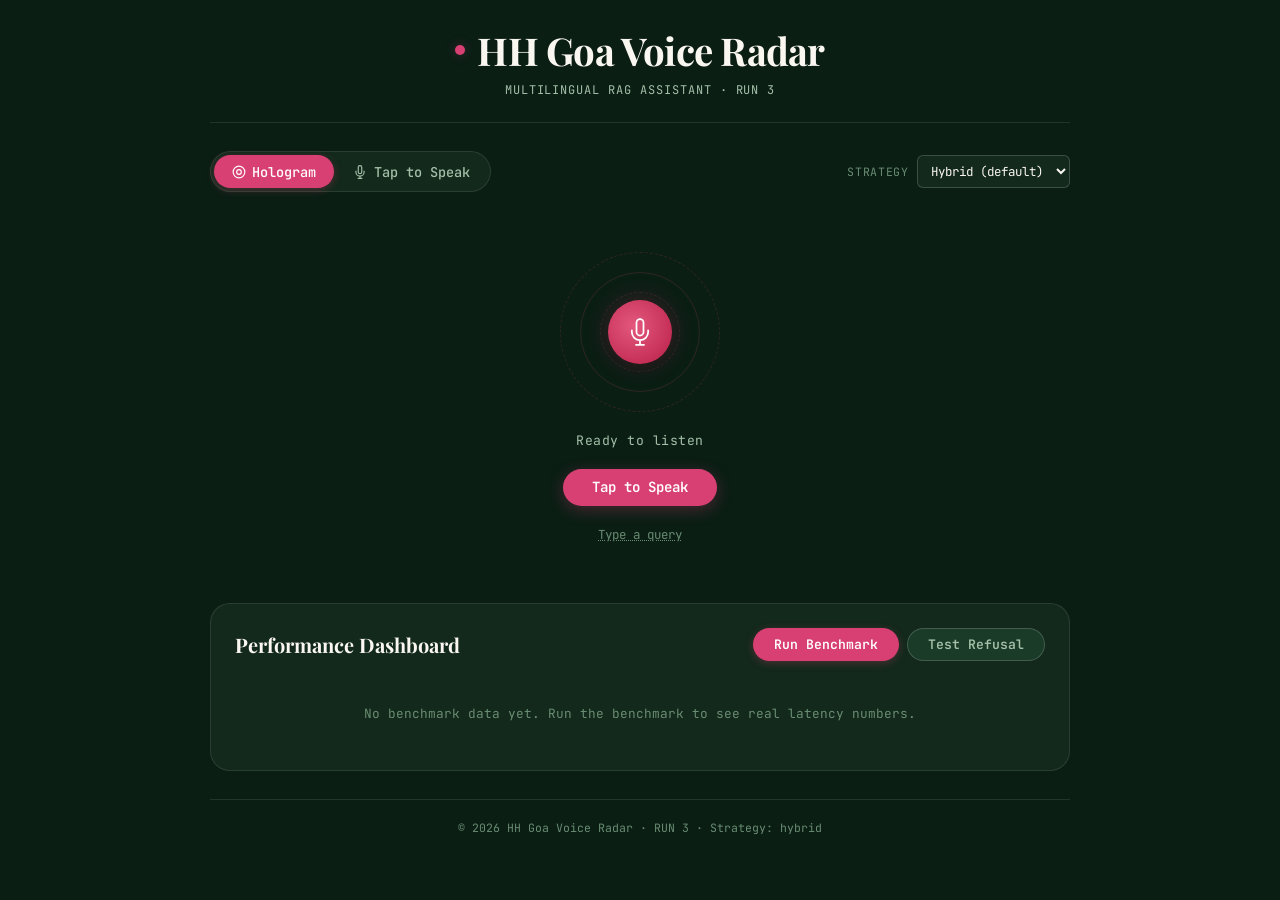
==== commit 68ae54d3: "docs: finalize AUDIT_REPORT.txt with local audit results and version increments" ====
--- a/frontend/index.html
+++ b/frontend/index.html
@@ -23,7 +23,7 @@
                     <span class="brand-dot"></span>
                     <h1 class="brand-name">HH Goa Voice Radar</h1>
                 </div>
-                <p class="brand-sub">Multilingual RAG Assistant · RUN 2</p>
+                <p class="brand-sub">Multilingual RAG Assistant · RUN 3</p>
             </div>
         </header>
 
@@ -226,7 +226,7 @@
 
         <!-- ── Footer ────────────────────────────────────── -->
         <footer class="app-footer">
-            <p>© 2026 HH Goa Voice Radar · RUN 2 · <span id="footer-strategy"></span></p>
+            <p>© 2026 HH Goa Voice Radar · RUN 3 · <span id="footer-strategy"></span></p>
         </footer>
 
     </div>
--- a/frontend/style.css
+++ b/frontend/style.css
@@ -1,5 +1,5 @@
 /* ═══════════════════════════════════════════════════════════
-   HH Goa Voice Radar — RUN 2 Stylesheet
+   HH Goa Voice Radar — RUN 3 Stylesheet
    Palette: dark forest · cream · rose-blush accent
    ═══════════════════════════════════════════════════════════ */
 
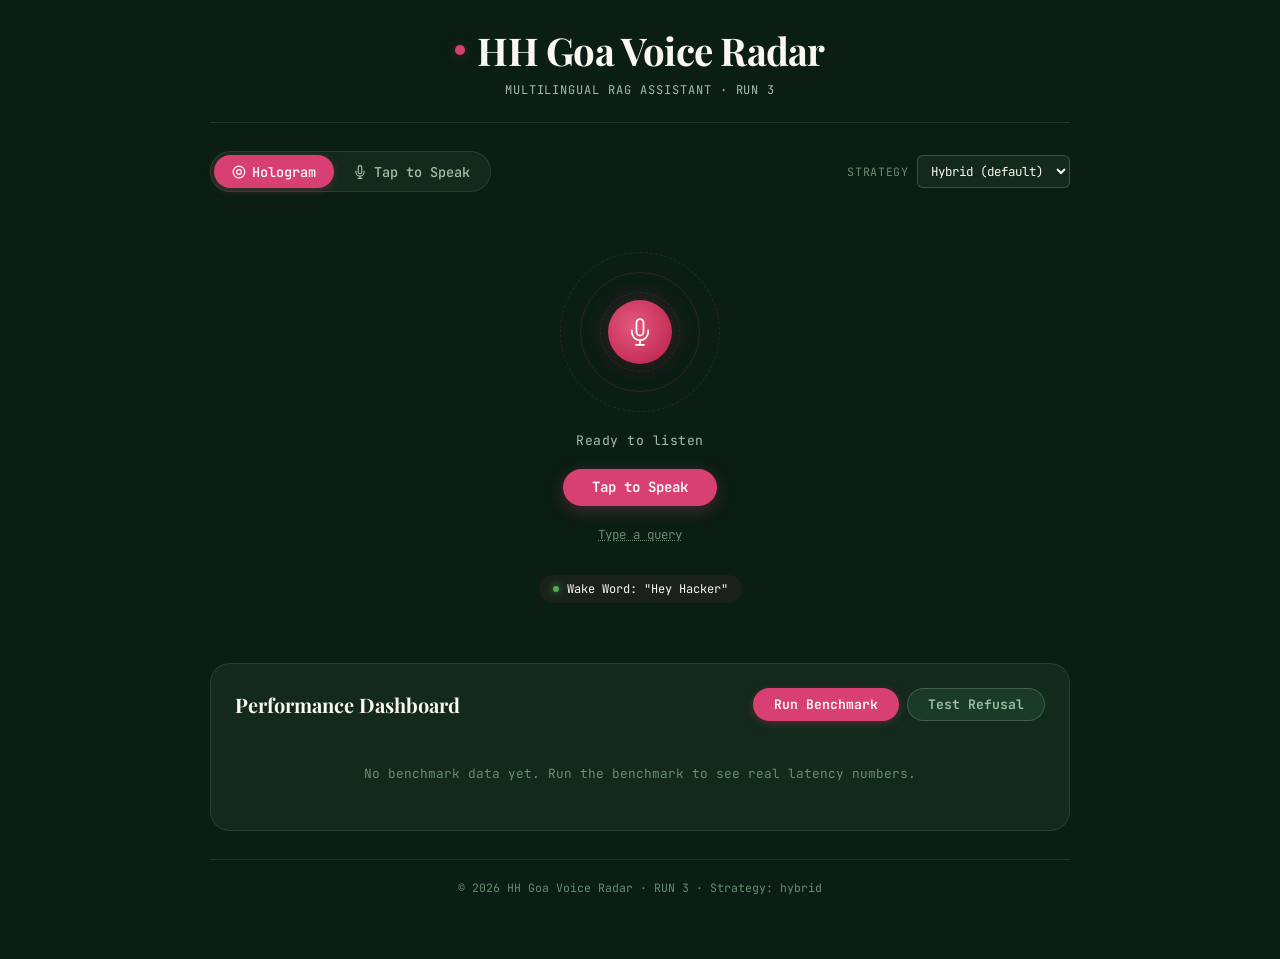
==== commit f83e20de: "feat: implement Hey Hacker wake word listener, awakened state transition, and live mic amplitude rea" ====
--- a/frontend/index.html
+++ b/frontend/index.html
@@ -93,6 +93,12 @@
                         <button id="hologram-text-btn" class="hologram-text-btn" title="Type a query instead">
                             Type a query
                         </button>
+                        <div class="wake-word-control">
+                            <button id="hologram-wake-toggle" class="wake-toggle-btn active" title="Toggle voice activation wake word">
+                                <span class="wake-status-dot"></span>
+                                Wake Word: "Hey Hacker"
+                            </button>
+                        </div>
                     </div>
 
                     <!-- Hologram answer display -->
--- a/frontend/style.css
+++ b/frontend/style.css
@@ -337,6 +337,62 @@
   75%      { transform: translateX(4px); }
 }
 
+/* awakened */
+.hologram-orb-awakened .h-ring { animation-duration: 0.3s !important; opacity: 0.8 !important; }
+.hologram-orb-awakened .h-core {
+  background: radial-gradient(circle at 40% 40%, hsl(344, 90%, 75%), hsl(344, 90%, 55%));
+  box-shadow: 0 0 50px var(--rose-glow), 0 4px 24px rgba(0,0,0,0.5);
+  animation: awakened-pulse 0.4s ease-out;
+}
+@keyframes awakened-pulse {
+  0% { transform: scale(1.0); }
+  50% { transform: scale(1.3); filter: brightness(1.3); }
+  100% { transform: scale(1.0); }
+}
+
+/* Wake word control styles */
+.wake-word-control {
+  margin-top: 12px;
+  display: flex;
+  justify-content: center;
+  align-items: center;
+}
+.wake-toggle-btn {
+  background: transparent;
+  border: 1px solid var(--forest-light);
+  color: var(--cream);
+  padding: 6px 14px;
+  font-size: 0.75rem;
+  border-radius: 9999px;
+  font-family: var(--font-mono);
+  cursor: pointer;
+  display: inline-flex;
+  align-items: center;
+  gap: 8px;
+  transition: all 0.2s ease;
+}
+.wake-toggle-btn:hover {
+  background: var(--forest-light);
+  border-color: var(--rose);
+}
+.wake-toggle-btn.active {
+  border-color: var(--rose-dim);
+  background: rgba(216, 63, 115, 0.08);
+}
+.wake-status-dot {
+  width: 6px;
+  height: 6px;
+  border-radius: 50%;
+  background: #4caf50; /* Green: listening */
+  display: inline-block;
+  box-shadow: 0 0 8px #4caf50;
+  transition: background 0.2s, box-shadow 0.2s;
+}
+.wake-toggle-btn:not(.active) .wake-status-dot {
+  background: #f44336; /* Red: muted */
+  box-shadow: 0 0 8px #f44336;
+}
+
 /* State label */
 .hologram-state-label {
   font-family: var(--font-mono);
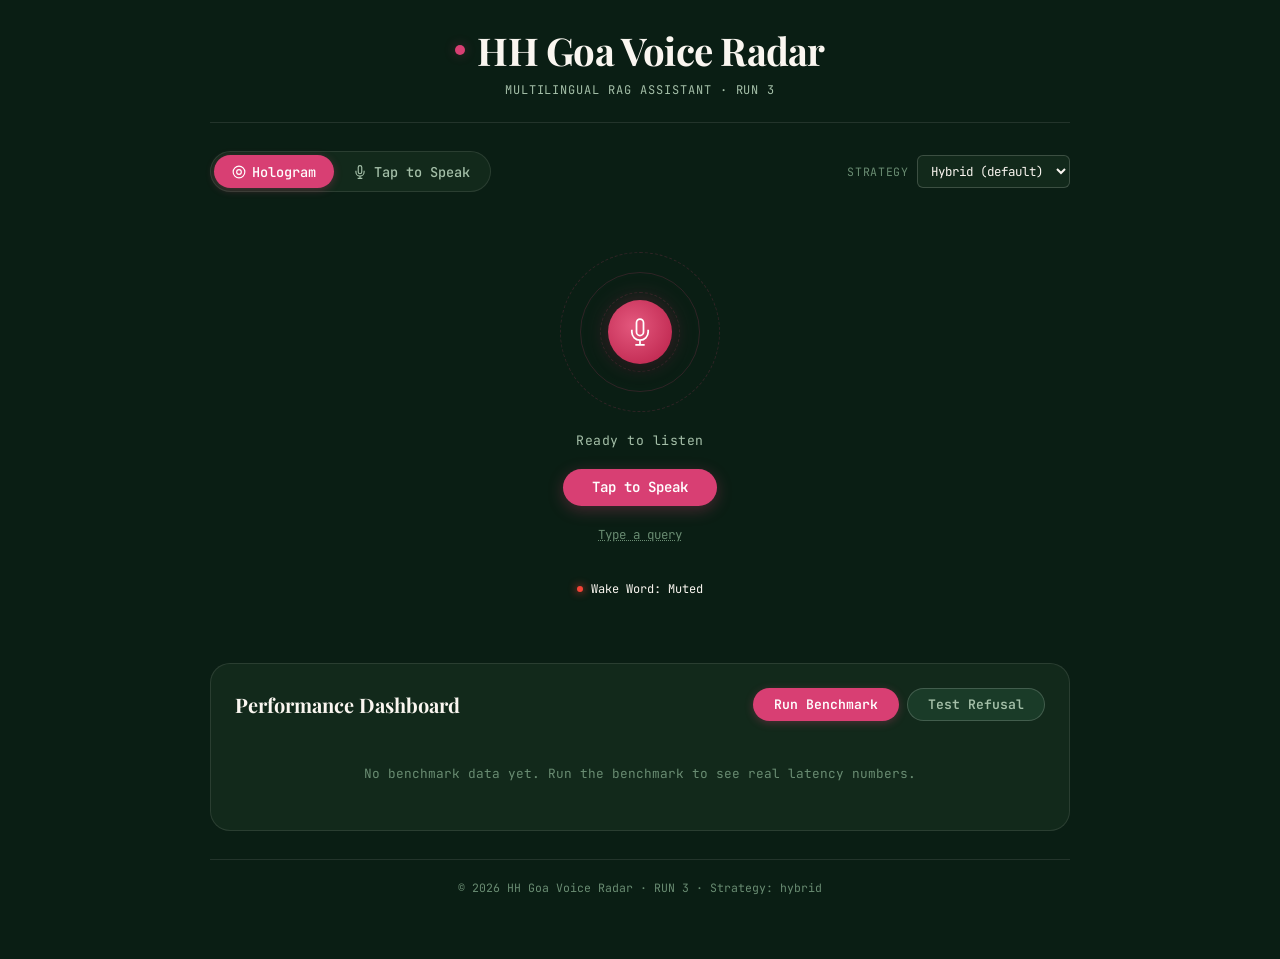
==== commit 0207085a: "chore: default wake-word trigger to muted on load to avoid false triggers during live presentations" ====
--- a/frontend/index.html
+++ b/frontend/index.html
@@ -94,9 +94,9 @@
                             Type a query
                         </button>
                         <div class="wake-word-control">
-                            <button id="hologram-wake-toggle" class="wake-toggle-btn active" title="Toggle voice activation wake word">
+                            <button id="hologram-wake-toggle" class="wake-toggle-btn" title="Toggle voice activation wake word">
                                 <span class="wake-status-dot"></span>
-                                Wake Word: "Hey Hacker"
+                                Wake Word: Muted
                             </button>
                         </div>
                     </div>
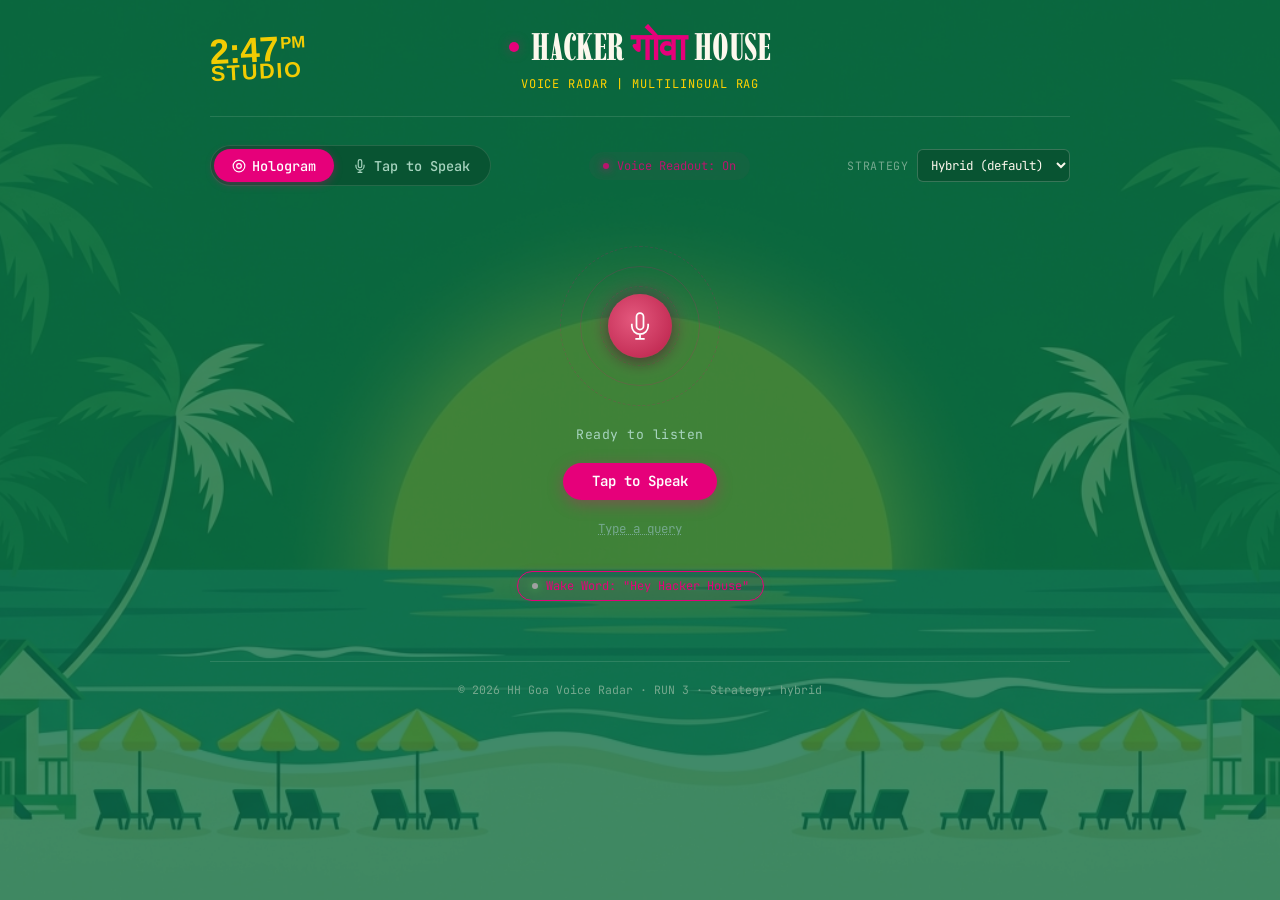
==== commit d10a07d2: "Implement RAG voice assistant improvements, sponsor logo removal, local file protocol support, and c" ====
--- a/frontend/index.html
+++ b/frontend/index.html
@@ -9,21 +9,32 @@
     <!-- Google Fonts -->
     <link rel="preconnect" href="https://fonts.googleapis.com">
     <link rel="preconnect" href="https://fonts.gstatic.com" crossorigin>
-    <link href="https://fonts.googleapis.com/css2?family=Inter:wght@300;400;500;600;700&family=Playfair+Display:ital,wght@0,600;0,700;1,500&family=JetBrains+Mono:wght@400;500&display=swap" rel="stylesheet">
+    <link href="https://fonts.googleapis.com/css2?family=Imbue:wght@400;700;900&family=Inter:wght@300;400;500;600;700&family=JetBrains+Mono:wght@400;500&display=swap" rel="stylesheet">
 
     <link rel="stylesheet" href="style.css">
 </head>
 <body>
+    <!-- ── Beach Background Landscape ──────────────── -->
+    <div class="beach-background" aria-hidden="true"></div>
+
     <div class="app-shell">
 
         <!-- ── Header ───────────────────────────────────── -->
         <header class="app-header">
             <div class="header-inner">
-                <div class="brand">
-                    <span class="brand-dot"></span>
-                    <h1 class="brand-name">HH Goa Voice Radar</h1>
-                </div>
-                <p class="brand-sub">Multilingual RAG Assistant · RUN 3</p>
+                <div class="header-left">
+                    <a href="https://x.com/247pmstudio" target="_blank" class="studio-logo" aria-label="2:47 PM Studio profile">
+                        <span class="logo-time">2:47<span class="logo-pm">PM</span></span>
+                        <span class="logo-text">STUDIO</span>
+                    </a>
+                </div>
+                <div class="brand-center">
+                    <div class="brand">
+                        <span class="brand-dot"></span>
+                        <h1 class="brand-name">Hacker <span class="brand-pink">गोवा</span> House</h1>
+                    </div>
+                    <p class="brand-sub">Voice Radar | Multilingual RAG</p>
+                </div>
             </div>
         </header>
 
@@ -47,6 +58,14 @@
                 </button>
             </div>
 
+            <!-- Shared Voice Readout Toggle -->
+            <div class="shared-voice-controls">
+                <button id="hologram-tts-toggle" class="tts-toggle-btn active" title="Toggle text-to-speech feedback">
+                    <span class="tts-status-dot"></span>
+                    Voice Readout: On
+                </button>
+            </div>
+
             <!-- Strategy selector (shared) -->
             <div class="strategy-selector">
                 <label for="strategy-select" class="strategy-label">Strategy</label>
@@ -93,11 +112,14 @@
                         <button id="hologram-text-btn" class="hologram-text-btn" title="Type a query instead">
                             Type a query
                         </button>
-                        <div class="wake-word-control">
-                            <button id="hologram-wake-toggle" class="wake-toggle-btn" title="Toggle voice activation wake word">
-                                <span class="wake-status-dot"></span>
-                                Wake Word: Muted
-                            </button>
+                        <button id="hologram-exit-session" class="hologram-exit-btn hidden" title="End continuous conversation">
+                            End conversation
+                        </button>
+                        <div class="hologram-voice-controls">
+                            <div class="wake-word-badge">
+                                <span class="wake-status-dot active"></span>
+                                Wake Word: "Hey Hacker House"
+                            </div>
                         </div>
                     </div>
 
@@ -111,6 +133,23 @@
                             <span class="meta-chip" id="hologram-chunks-chip"></span>
                         </div>
                     </div>
+
+                    <!-- Conversational History -->
+                    <div id="hologram-history-container" class="hologram-history-container hidden">
+                        <h3 class="history-title">Conversational History</h3>
+                        <div id="hologram-chat-history" class="hologram-chat-history"></div>
+                    </div>
+
+                    <!-- Sources Accordion -->
+                    <details class="sources-accordion hidden" id="hologram-sources-accordion">
+                        <summary class="sources-summary">
+                            <span>Show sources</span>
+                            <span class="sources-count" id="hologram-sources-count"></span>
+                        </summary>
+                        <div class="sources-body" id="hologram-sources-body"></div>
+                    </details>
+
+
 
                 </div>
             </section>
@@ -184,51 +223,7 @@
 
         </main>
 
-        <!-- ── Performance Dashboard ─────────────────────── -->
-        <section class="perf-dashboard" id="perf-dashboard">
-            <div class="perf-header">
-                <h2 class="perf-title">Performance Dashboard</h2>
-                <div class="perf-actions">
-                    <button id="run-benchmark-btn" class="perf-btn primary">Run Benchmark</button>
-                    <button id="test-refusal-btn" class="perf-btn secondary">Test Refusal</button>
-                </div>
-            </div>
-
-            <!-- Benchmark status / running indicator -->
-            <div id="benchmark-status-bar" class="benchmark-status-bar hidden">
-                <div class="bench-spinner"></div>
-                <span id="benchmark-status-text">Benchmark running…</span>
-                <span id="benchmark-progress-text" class="bench-progress"></span>
-            </div>
-
-            <!-- Stats table -->
-            <div id="perf-stats-wrap" class="perf-stats-wrap">
-                <p class="perf-empty" id="perf-empty-msg">No benchmark data yet. Run the benchmark to see real latency numbers.</p>
-
-                <table class="perf-table hidden" id="perf-table">
-                    <thead>
-                        <tr>
-                            <th>Stage</th>
-                            <th>P50</th>
-                            <th>P70</th>
-                            <th>P100</th>
-                            <th>Avg</th>
-                            <th>Min</th>
-                            <th>Max</th>
-                            <th>N</th>
-                        </tr>
-                    </thead>
-                    <tbody id="perf-table-body"></tbody>
-                </table>
-
-                <!-- Notes -->
-                <div class="perf-notes hidden" id="perf-notes">
-                    <p id="perf-meets-target"></p>
-                    <p id="perf-bottleneck"></p>
-                    <p class="perf-stt-note" id="perf-stt-note"></p>
-                </div>
-            </div>
-        </section>
+
 
         <!-- ── Footer ────────────────────────────────────── -->
         <footer class="app-footer">
--- a/frontend/style.css
+++ b/frontend/style.css
@@ -5,30 +5,30 @@
 
 /* ── Design Tokens ───────────────────────────────────────── */
 :root {
-  --bg:          #0A1E14; /* Deep Forest Green */
-  --bg-surface:  #12291B; /* Secondary deep green surface */
-  --bg-raised:   #1A3B28; /* Highlighted surface/inputs */
-  --border:      rgba(250, 246, 240, 0.10); /* Cream borders */
-  --border-md:   rgba(250, 246, 240, 0.18);
-
-  --cream:       #FAF6F0; /* Cream cards/surfaces */
-  --cream-dark:  #E8E2D7;
-  --cream-text:  #0A1E14; /* Dark green text inside cream cards */
-
-  --rose:        #D83F73; /* Pink accent */
-  --rose-hover:  #BF3261;
-  --rose-glow:   rgba(216, 63, 115, 0.30);
-  --rose-subtle: rgba(216, 63, 115, 0.12);
-
-  --teal:        #2EC4B6; /* Minty/teal accent */
-  --teal-subtle: rgba(46, 196, 182, 0.12);
-
-  --text:        #FAF6F0; /* Cream text on dark background */
-  --text-muted:  #A4BFA8; /* Green-grey muted text */
-  --text-dim:    #698C72;
-
-  --font-sans:   'JetBrains Mono', 'Courier New', monospace; /* Mono body typography */
-  --font-serif:  'Playfair Display', Georgia, serif; /* Serif heading typography */
+  --bg:          #0B6A3F; /* Official HH Goa Forest Green */
+  --bg-surface:  #085432; /* Secondary dark green */
+  --bg-raised:   #064428; /* Highlighted inputs/panel surfaces */
+  --border:      rgba(252, 248, 237, 0.12); /* Cream borders */
+  --border-md:   rgba(252, 248, 237, 0.20);
+
+  --cream:       #FCF8ED; /* Official HH Goa Warm Cream Card Surface */
+  --cream-dark:  #ECE7D9;
+  --cream-text:  #0B6A3F; /* Forest green text inside cream cards */
+
+  --rose:        #E6007A; /* Official HH Goa Vibrant Magenta/Pink */
+  --rose-hover:  #C70068;
+  --rose-glow:   rgba(230, 0, 122, 0.35);
+  --rose-subtle: rgba(230, 0, 122, 0.15);
+
+  --teal:        #FFD200; /* Official HH Goa Bright Yellow Accent */
+  --teal-subtle: rgba(255, 210, 0, 0.15);
+
+  --text:        #FCF8ED; /* Cream text on green backgrounds */
+  --text-muted:  #A7D4BF; /* Muted green-gray text */
+  --text-dim:    #75A88E;
+
+  --font-sans:   'JetBrains Mono', 'Courier New', monospace; /* Monospace body matching screenshots */
+  --font-serif:  'Imbue', serif; /* Imbue font for official condensed serif headings */
   --font-mono:   'JetBrains Mono', 'Courier New', monospace;
 
   --radius-sm:   6px;
@@ -73,10 +73,26 @@
   border-bottom: 1px solid var(--border);
 }
 .header-inner {
+  position: relative;
+  display: flex;
+  justify-content: space-between;
+  align-items: center;
+  gap: 1.5rem;
+  width: 100%;
+}
+.brand-center {
   display: flex;
   flex-direction: column;
   align-items: center;
   gap: 0.4rem;
+  flex-grow: 1;
+}
+.header-left {
+  position: absolute;
+  left: 0;
+  top: 50%;
+  transform: translateY(-50%);
+  flex-shrink: 0;
 }
 .brand {
   display: flex;
@@ -93,14 +109,15 @@
 .brand-name {
   font-family: var(--font-serif);
   font-size: clamp(1.6rem, 5vw, 2.4rem);
-  font-weight: 700;
-  letter-spacing: -0.02em;
+  font-weight: 800;
+  letter-spacing: -0.01em;
   color: var(--text);
+  text-transform: uppercase;
 }
 .brand-sub {
   font-family: var(--font-mono);
   font-size: 0.75rem;
-  color: var(--text-muted);
+  color: var(--teal); /* Yellow accent color! */
   letter-spacing: 0.08em;
   text-transform: uppercase;
 }
@@ -171,6 +188,27 @@
   transition: var(--transition);
 }
 .strategy-select:focus { border-color: var(--rose); }
+
+/* Shared Voice Controls */
+.shared-voice-controls {
+  display: flex;
+  align-items: center;
+}
+
+/* Static Wake Word Badge */
+.wake-word-badge {
+  border: 1px solid var(--rose);
+  color: var(--rose);
+  background: rgba(230, 0, 122, 0.06);
+  padding: 6px 14px;
+  font-size: 0.75rem;
+  font-family: var(--font-mono);
+  border-radius: 20px;
+  display: flex;
+  align-items: center;
+  gap: 8px;
+  box-shadow: 0 0 10px rgba(230, 0, 122, 0.1);
+}
 
 /* ── Mode Panels ─────────────────────────────────────────── */
 .main-content { position: relative; }
@@ -337,17 +375,39 @@
   75%      { transform: translateX(4px); }
 }
 
-/* awakened */
-.hologram-orb-awakened .h-ring { animation-duration: 0.3s !important; opacity: 0.8 !important; }
+/* Hover proximity animations (desktop only) */
+#hologram-orb {
+  transition: transform 0.3s cubic-bezier(0.25, 0.8, 0.25, 1), filter 0.3s ease;
+}
+@media (hover: hover) {
+  #hologram-orb:hover {
+    transform: scale(1.08);
+    filter: brightness(1.15);
+    cursor: pointer;
+  }
+}
+
+/* awakened visual state (attention caught beat) */
+.hologram-orb-awakened .h-ring {
+  animation: ring-expand-pulse 0.4s ease-out !important;
+  opacity: 0.9 !important;
+  border-color: var(--rose) !important;
+}
 .hologram-orb-awakened .h-core {
-  background: radial-gradient(circle at 40% 40%, hsl(344, 90%, 75%), hsl(344, 90%, 55%));
-  box-shadow: 0 0 50px var(--rose-glow), 0 4px 24px rgba(0,0,0,0.5);
-  animation: awakened-pulse 0.4s ease-out;
-}
-@keyframes awakened-pulse {
-  0% { transform: scale(1.0); }
-  50% { transform: scale(1.3); filter: brightness(1.3); }
-  100% { transform: scale(1.0); }
+  background: radial-gradient(circle at 40% 40%, #fff 20%, var(--rose) 80%);
+  box-shadow: 0 0 60px var(--rose-glow), 0 4px 24px rgba(216, 63, 115, 0.7);
+  transform: scale(1.3);
+  transition: transform 0.25s cubic-bezier(0.175, 0.885, 0.32, 1.275);
+}
+@keyframes ring-expand-pulse {
+  0% { transform: scale(1); opacity: 0.2; }
+  50% { transform: scale(1.45); opacity: 0.95; }
+  100% { transform: scale(1.2); opacity: 0.4; }
+}
+
+/* Override standard css animations for live-reactive amplitudes */
+.hologram-orb-listening.live-reactive .h-waveform span {
+  animation: none !important;
 }
 
 /* Wake word control styles */
@@ -434,6 +494,20 @@
 }
 .hologram-text-btn:hover { color: var(--text-muted); }
 
+.hologram-exit-btn {
+  background: none;
+  border: none;
+  color: var(--rose);
+  font-size: 0.78rem;
+  font-family: var(--font-mono);
+  cursor: pointer;
+  text-decoration: underline;
+  text-decoration-style: dotted;
+  transition: var(--transition);
+  margin-left: 10px;
+}
+.hologram-exit-btn:hover { color: #f86f9d; }
+
 /* Hologram answer card */
 .hologram-answer {
   width: 100%;
@@ -442,7 +516,7 @@
   color: var(--cream-text);
   border-radius: var(--radius-lg);
   padding: 1.5rem;
-  box-shadow: var(--shadow-lg);
+  box-shadow: 8px 10px 0 rgba(0,0,0,0.25);
   position: relative;
   animation: fadeSlideIn 0.35s ease-out;
 }
@@ -628,7 +702,7 @@
   background: var(--cream);
   color: var(--cream-text);
   border: none;
-  box-shadow: var(--shadow-md);
+  box-shadow: 8px 10px 0 rgba(0,0,0,0.25);
 }
 .answer-block-header {
   display: flex;
@@ -912,6 +986,105 @@
 
 /* ── Shared utility ──────────────────────────────────────── */
 .hidden { display: none !important; }
+
+/* ── Hologram Voice Control & History Layouts ────────────── */
+.hologram-voice-controls {
+  margin-top: 14px;
+  display: flex;
+  gap: 12px;
+  justify-content: center;
+  align-items: center;
+}
+.wake-word-control, .tts-control {
+  display: flex;
+  align-items: center;
+}
+.wake-toggle-btn, .tts-toggle-btn {
+  background: transparent;
+  border: 1px solid var(--forest-light);
+  color: var(--cream);
+  padding: 6px 14px;
+  font-size: 0.75rem;
+  font-family: var(--font-mono);
+  border-radius: 20px;
+  cursor: pointer;
+  display: flex;
+  align-items: center;
+  gap: 8px;
+  transition: all 0.2s ease;
+  opacity: 0.8;
+}
+.wake-toggle-btn:hover, .tts-toggle-btn:hover {
+  opacity: 1;
+  background: rgba(250, 246, 240, 0.05);
+}
+.wake-toggle-btn.active, .tts-toggle-btn.active {
+  border-color: var(--rose);
+  color: var(--rose);
+  background: rgba(216, 63, 115, 0.06);
+}
+.wake-status-dot, .tts-status-dot {
+  width: 6px;
+  height: 6px;
+  border-radius: 50%;
+  background: #a0a0a0;
+  transition: background 0.2s ease;
+}
+.wake-toggle-btn.active .wake-status-dot {
+  background: var(--rose);
+  box-shadow: 0 0 8px var(--rose);
+}
+.tts-toggle-btn.active .tts-status-dot {
+  background: var(--rose);
+  box-shadow: 0 0 8px var(--rose);
+}
+
+/* Sleek Conversational History view */
+.hologram-history-container {
+  margin-top: 24px;
+  width: 100%;
+  max-width: 480px;
+  text-align: left;
+  border-top: 1px dashed var(--forest-light);
+  padding-top: 18px;
+}
+.history-title {
+  font-family: var(--font-serif);
+  font-size: 0.85rem;
+  color: var(--rose);
+  margin-bottom: 10px;
+  text-transform: uppercase;
+  letter-spacing: 1px;
+}
+.hologram-chat-history {
+  display: flex;
+  flex-direction: column;
+  gap: 12px;
+  max-height: 180px;
+  overflow-y: auto;
+  padding-right: 4px;
+}
+.history-item {
+  display: flex;
+  flex-direction: column;
+  gap: 4px;
+  background: rgba(250, 246, 240, 0.03);
+  border: 1px solid var(--forest-light);
+  border-radius: 12px;
+  padding: 10px 14px;
+}
+.history-q {
+  font-family: var(--font-mono);
+  font-size: 0.75rem;
+  color: var(--cream);
+  opacity: 0.7;
+}
+.history-a {
+  font-family: var(--font-serif);
+  font-size: 0.85rem;
+  color: var(--cream);
+}
+
 
 /* ── Responsive ──────────────────────────────────────────── */
 @media (max-width: 600px) {
@@ -929,3 +1102,105 @@
   .tap-mic-button { width: 76px; height: 76px; }
   .tap-mic-icon { width: 28px; height: 28px; }
 }
+
+/* ── HHG Signposts and Branding Accessories ────────────── */
+.brand-pink {
+  color: var(--rose);
+}
+
+
+/* ── Beach Background Landscape ──────────────────────────── */
+.beach-background {
+  position: fixed;
+  inset: -20px;
+  width: calc(100vw + 40px);
+  height: calc(100vh + 40px);
+  z-index: -1;
+  pointer-events: none;
+  overflow: hidden;
+  background-image: url('beach_background.jpg');
+  background-size: cover;
+  background-position: center bottom;
+  background-repeat: no-repeat;
+  opacity: 0.22;
+  animation: kenburns-bg 50s ease-in-out infinite;
+  transform-origin: center bottom;
+  will-change: transform;
+}
+
+@keyframes kenburns-bg {
+  0% {
+    transform: scale(1.02) translate(0, 0);
+  }
+  50% {
+    transform: scale(1.08) translate(-15px, -8px);
+  }
+  100% {
+    transform: scale(1.02) translate(0, 0);
+  }
+}
+
+
+
+/* ── 2:47PM Studio Logo ────────────────────────────────── */
+.studio-logo {
+  text-decoration: none;
+  display: flex;
+  flex-direction: column;
+  align-items: flex-start;
+  line-height: 0.85;
+  font-family: Impact, Haettenschweiler, "Arial Narrow Bold", sans-serif;
+  color: var(--teal); /* Sunshine yellow */
+  text-transform: uppercase;
+  user-select: none;
+  transition: transform 0.2s ease, opacity 0.2s ease;
+  transform: rotate(-3deg);
+  opacity: 0.95;
+}
+.studio-logo:hover {
+  transform: rotate(-3deg) scale(1.05);
+  opacity: 1;
+}
+.logo-time {
+  font-size: 2.2rem;
+  letter-spacing: -0.01em;
+  font-weight: 900;
+  display: flex;
+  align-items: flex-end;
+}
+.logo-pm {
+  font-size: 1.05rem;
+  margin-left: 2px;
+  align-self: flex-start;
+  margin-top: 3px;
+  font-weight: 800;
+}
+.logo-text {
+  font-size: 1.35rem;
+  letter-spacing: 0.08em;
+  font-weight: 900;
+  margin-top: -2px;
+}
+
+
+
+@media (max-width: 768px) {
+  .header-inner {
+    flex-direction: column;
+    align-items: center;
+    gap: 1.2rem;
+  }
+  .header-left {
+    position: static;
+    transform: none;
+  }
+  .studio-logo {
+    transform: none;
+    align-items: center;
+  }
+  .studio-logo:hover {
+    transform: scale(1.05);
+  }
+}
+
+
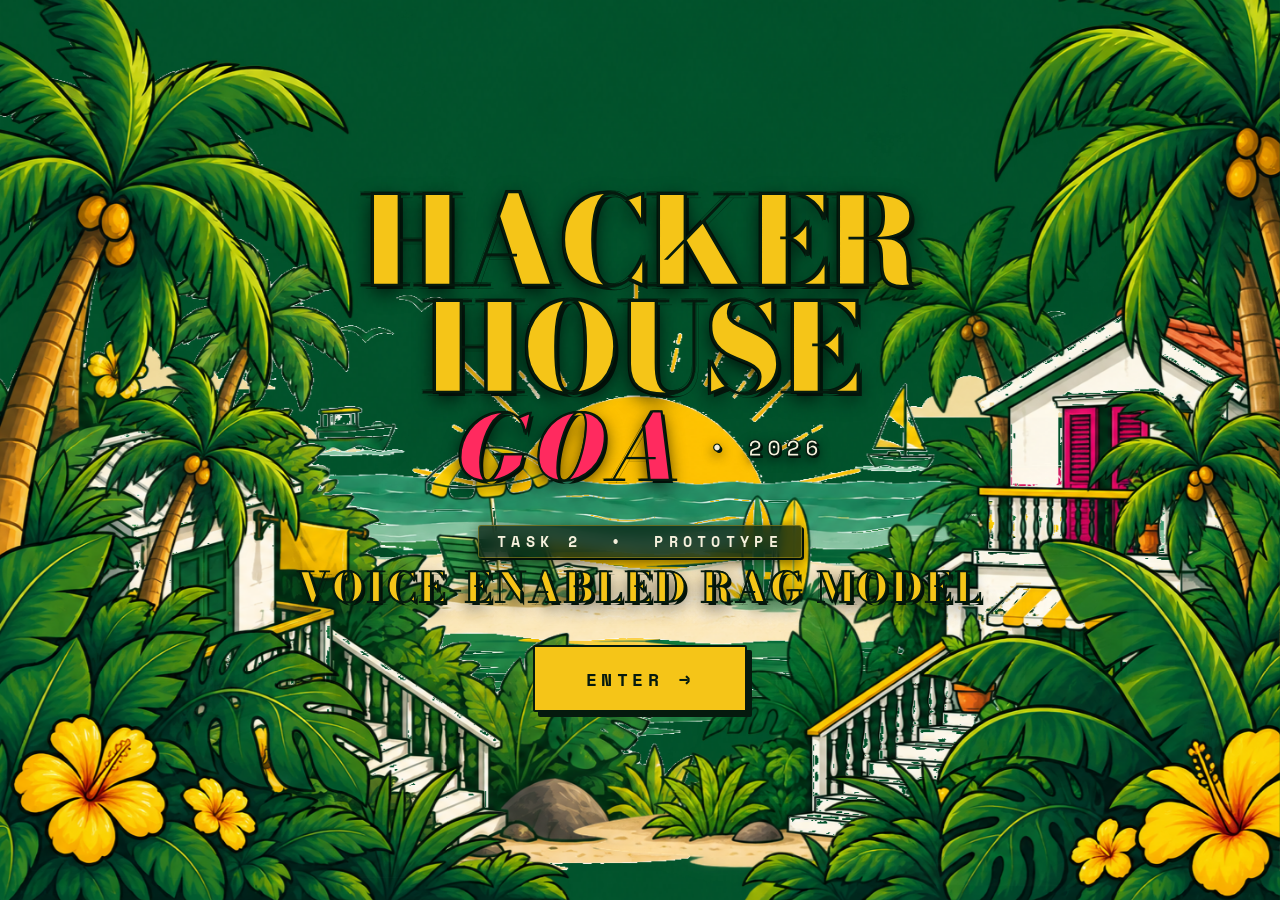
==== commit d546fda1: "feat: set illustrated entryway as main landing page and adjust stagger animations" ====
--- a/frontend/index.html
+++ b/frontend/index.html
@@ -1,237 +1,547 @@
 <!DOCTYPE html>
 <html lang="en">
 <head>
-    <meta charset="UTF-8">
-    <meta name="viewport" content="width=device-width, initial-scale=1.0">
-    <title>HH Goa Voice Radar — RAG Voice Assistant</title>
-    <meta name="description" content="HH Goa Voice Radar: a multilingual RAG-powered voice assistant for hotel information. Ask in any language and get grounded answers.">
-
-    <!-- Google Fonts -->
-    <link rel="preconnect" href="https://fonts.googleapis.com">
-    <link rel="preconnect" href="https://fonts.gstatic.com" crossorigin>
-    <link href="https://fonts.googleapis.com/css2?family=Imbue:wght@400;700;900&family=Inter:wght@300;400;500;600;700&family=JetBrains+Mono:wght@400;500&display=swap" rel="stylesheet">
-
-    <link rel="stylesheet" href="style.css">
+  <meta charset="UTF-8" />
+  <meta name="viewport" content="width=device-width, initial-scale=1.0, maximum-scale=1.0" />
+  <title>Hacker House Goa 2026 · Task 2 Prototype</title>
+  <meta name="description" content="Hacker House Goa 2026 — Task 2 Prototype. Voice-Enabled RAG Model. An immersive illustrated microsite." />
+  <link rel="preconnect" href="https://fonts.googleapis.com" />
+  <link rel="preconnect" href="https://fonts.gstatic.com" crossorigin />
+  <link href="https://fonts.googleapis.com/css2?family=Bodoni+Moda:ital,opsz,wght@0,6..96,400;0,6..96,700;0,6..96,900;1,6..96,400;1,6..96,900&family=Space+Mono:wght@400;700&display=swap" rel="stylesheet" />
+  <style>
+    *, *::before, *::after { box-sizing: border-box; margin: 0; padding: 0; }
+
+    :root {
+      --green:    #006B3C;
+      --green-dk: #00381e;
+      --yellow:   #F5C518;
+      --yellow-lt:#FFDF58;
+      --pink:     #FF2A5F;
+      --cream:    #F5F0DC;
+      --dark:     #051A0E;
+      --dark-glow:rgba(0, 20, 10, 0.9);
+    }
+
+    html, body {
+      width: 100%; height: 100%;
+      overflow: hidden;
+      background: var(--green);
+      font-family: 'Space Mono', monospace;
+      user-select: none;
+    }
+
+    /* ── SCENE & VIEWPORT ── */
+    #scene {
+      position: fixed; inset: 0;
+      width: 100vw; height: 100vh;
+      overflow: hidden;
+      background: var(--green);
+      z-index: 1;
+    }
+
+    /* ── IMAGE LAYERS ── */
+    .img-layer {
+      position: absolute; top: 0; left: 0;
+      width: 100%; height: 100%;
+      object-fit: cover;
+      pointer-events: none;
+      will-change: transform, opacity;
+      opacity: 0;
+    }
+    
+    #layer1 { z-index: 1; }
+    #layer2 { z-index: 2; }
+    #layer3 { z-index: 3; }
+    #layer4 { z-index: 4; }
+    #layer5 { z-index: 5; }
+    #layer6 { z-index: 6; }
+
+    /* ── CONTENT OVERLAY (Z-INDEX 25: ALWAYS ON TOP) ── */
+    #content {
+      position: absolute; inset: 0;
+      z-index: 25;
+      display: flex; flex-direction: column;
+      align-items: center; justify-content: center;
+      pointer-events: none;
+      padding: 1.5rem 1rem;
+    }
+
+    /* ── TITLE BLOCK ── */
+    .title-block {
+      text-align: center;
+      line-height: 1;
+      margin-bottom: 2rem;
+    }
+
+    .title-hacker,
+    .title-house {
+      display: block;
+      font-family: 'Bodoni Moda', serif;
+      font-weight: 900;
+      font-size: clamp(3.2rem, 9.5vw, 10rem);
+      color: var(--yellow);
+      letter-spacing: -0.02em;
+      text-transform: uppercase;
+      line-height: 0.88;
+      opacity: 0;
+      transform: translateY(30px);
+      /* High-visibility contrast outlines & multi-layer drop shadows */
+      -webkit-text-stroke: 2.5px var(--dark);
+      text-shadow:
+        0 6px 20px rgba(0, 0, 0, 0.85),
+        4px 4px 0 var(--dark),
+        -2px -2px 0 var(--dark),
+        2px -2px 0 var(--dark),
+        -2px 2px 0 var(--dark);
+    }
+
+    .title-row-goa {
+      display: flex;
+      align-items: baseline;
+      justify-content: center;
+      gap: 0.35em;
+      margin-top: 0.1em;
+    }
+
+    .title-goa {
+      font-family: 'Bodoni Moda', serif;
+      font-weight: 900;
+      font-style: italic;
+      font-size: clamp(2.2rem, 7vw, 7.2rem);
+      color: var(--pink);
+      text-transform: uppercase;
+      letter-spacing: 0.04em;
+      opacity: 0;
+      transform: translateY(24px) scale(0.95);
+      -webkit-text-stroke: 2px var(--dark);
+      text-shadow:
+        0 6px 18px rgba(0, 0, 0, 0.85),
+        3px 3px 0 var(--dark),
+        -1.5px -1.5px 0 var(--dark),
+        1.5px -1.5px 0 var(--dark);
+    }
+
+    .title-year {
+      font-family: 'Space Mono', monospace;
+      font-weight: 700;
+      font-size: clamp(0.85rem, 1.8vw, 1.6rem);
+      color: var(--cream);
+      letter-spacing: 0.22em;
+      opacity: 0;
+      transform: translateY(16px);
+      align-self: center;
+      -webkit-text-stroke: 1.2px var(--dark);
+      text-shadow:
+        0 4px 12px rgba(0, 0, 0, 0.9),
+        2px 2px 0 var(--dark);
+    }
+
+    /* ── TASK BLOCK ── */
+    .task-block {
+      text-align: center;
+      margin-bottom: 2.2rem;
+      display: flex;
+      flex-direction: column;
+      align-items: center;
+      gap: 0.45rem;
+    }
+
+    .task-label {
+      display: inline-block;
+      font-family: 'Space Mono', monospace;
+      font-weight: 700;
+      font-size: clamp(0.62rem, 1.2vw, 0.92rem);
+      color: var(--cream);
+      letter-spacing: 0.36em;
+      text-transform: uppercase;
+      opacity: 0;
+      transform: translateY(18px);
+      padding: 0.35em 1.2em;
+      background: rgba(2, 28, 14, 0.75);
+      border: 1px solid rgba(245, 197, 24, 0.35);
+      border-radius: 3px;
+      box-shadow: 0 4px 14px rgba(0, 0, 0, 0.6), 2px 2px 0 var(--dark);
+      backdrop-filter: blur(6px);
+      -webkit-backdrop-filter: blur(6px);
+    }
+
+    .task-main {
+      display: block;
+      font-family: 'Bodoni Moda', serif;
+      font-weight: 800;
+      font-size: clamp(1.2rem, 3.2vw, 2.9rem);
+      color: var(--yellow);
+      letter-spacing: 0.06em;
+      text-transform: uppercase;
+      line-height: 1.1;
+      opacity: 0;
+      transform: translateY(20px);
+      -webkit-text-stroke: 1.8px var(--dark);
+      text-shadow:
+        0 6px 18px rgba(0, 0, 0, 0.9),
+        3px 3px 0 var(--dark),
+        -1.5px -1.5px 0 var(--dark);
+    }
+
+    /* ── ENTER BUTTON ── */
+    #enter-btn {
+      pointer-events: all;
+      cursor: pointer;
+      position: relative;
+      z-index: 30;
+      background: var(--yellow);
+      color: var(--dark);
+      font-family: 'Space Mono', monospace;
+      font-weight: 700;
+      font-size: clamp(0.85rem, 1.6vw, 1.15rem);
+      letter-spacing: 0.24em;
+      text-transform: uppercase;
+      border: 2px solid var(--dark);
+      padding: 0.95em 2.8em;
+      border-radius: 2px;
+      box-shadow: 5px 5px 0 var(--dark);
+      opacity: 0;
+      transform: translateY(24px);
+      transition: transform 0.18s ease, box-shadow 0.18s ease, background 0.18s ease;
+      -webkit-tap-highlight-color: transparent;
+    }
+
+    #enter-btn:hover {
+      transform: translate(-2px, -2px);
+      box-shadow: 7px 7px 0 var(--dark);
+      background: #FFF0A0;
+    }
+
+    #enter-btn:active {
+      transform: translate(2px, 2px);
+      box-shadow: 2px 2px 0 var(--dark);
+    }
+
+    #enter-btn:disabled {
+      opacity: 0.6;
+      cursor: not-allowed;
+    }
+
+    /* ── BALANCED OVERLAPPING ANIMATIONS (~4.5s TOTAL SEQUENCE) ── */
+    @keyframes fadeInSmooth {
+      0%   { opacity: 0; }
+      100% { opacity: 1; }
+    }
+
+    @keyframes riseSmooth {
+      0%   { opacity: 0; transform: translateY(38px); }
+      100% { opacity: 1; transform: translateY(0); }
+    }
+
+    @keyframes slideLeftSmooth {
+      0%   { opacity: 0; transform: translate(-38px, 26px); }
+      100% { opacity: 1; transform: translate(0, 0); }
+    }
+
+    @keyframes slideRightSmooth {
+      0%   { opacity: 0; transform: translate(38px, 26px); }
+      100% { opacity: 1; transform: translate(0, 0); }
+    }
+
+    @keyframes framePalmsSmooth {
+      0%   { opacity: 0; transform: translateY(28px) scale(1.03); }
+      100% { opacity: 1; transform: translateY(0) scale(1); }
+    }
+
+    @keyframes textFadeUpSmooth {
+      0%   { opacity: 0; transform: translateY(20px); }
+      100% { opacity: 1; transform: translateY(0); }
+    }
+
+    @keyframes btnPopSmooth {
+      0%   { opacity: 0; transform: translateY(18px) scale(0.95); }
+      70%  { opacity: 1; transform: translateY(-2px) scale(1.02); }
+      100% { opacity: 1; transform: translateY(0) scale(1); }
+    }
+
+    /* Staggered overlapping sequence */
+    .scene-ready #layer1 {
+      animation: fadeInSmooth 1.5s cubic-bezier(0.2, 0.8, 0.3, 1) 0s forwards;
+    }
+    .scene-ready #layer2 {
+      animation: fadeInSmooth 1.5s cubic-bezier(0.2, 0.8, 0.3, 1) 0s forwards;
+    }
+    .scene-ready #layer3 {
+      animation: fadeInSmooth 1.5s cubic-bezier(0.2, 0.8, 0.3, 1) 0s forwards;
+    }
+    .scene-ready #layer4 {
+      animation: slideLeftSmooth 0.4s cubic-bezier(0.16, 1, 0.3, 1) 2.0s forwards;
+    }
+    .scene-ready #layer5 {
+      animation: slideRightSmooth 0.4s cubic-bezier(0.16, 1, 0.3, 1) 2.4s forwards;
+    }
+    .scene-ready #layer6 {
+      animation: framePalmsSmooth 0.4s cubic-bezier(0.16, 1, 0.3, 1) 2.8s forwards;
+    }
+
+    /* Staggered typography & CTA */
+    .scene-ready .title-hacker {
+      animation: textFadeUpSmooth 0.4s cubic-bezier(0.16, 1, 0.3, 1) 3.20s forwards;
+    }
+    .scene-ready .title-house {
+      animation: textFadeUpSmooth 0.4s cubic-bezier(0.16, 1, 0.3, 1) 3.25s forwards;
+    }
+    .scene-ready .title-goa {
+      animation: textFadeUpSmooth 0.4s cubic-bezier(0.16, 1, 0.3, 1) 3.30s forwards;
+    }
+    .scene-ready .title-year {
+      animation: textFadeUpSmooth 0.4s cubic-bezier(0.16, 1, 0.3, 1) 3.35s forwards;
+    }
+    .scene-ready .task-label {
+      animation: textFadeUpSmooth 0.4s cubic-bezier(0.16, 1, 0.3, 1) 3.40s forwards;
+    }
+    .scene-ready .task-main {
+      animation: textFadeUpSmooth 0.4s cubic-bezier(0.16, 1, 0.3, 1) 3.45s forwards;
+    }
+    .scene-ready #enter-btn {
+      animation: btnPopSmooth 0.5s cubic-bezier(0.16, 1, 0.3, 1) 3.7s forwards;
+    }
+
+    /* ── TRANSITION OVERLAY ── */
+    #transition-overlay {
+      position: fixed; inset: 0; z-index: 100;
+      background: var(--green-dk);
+      display: flex; flex-direction: column;
+      align-items: center; justify-content: center;
+      opacity: 0; pointer-events: none;
+      transition: opacity 0.55s ease;
+    }
+    #transition-overlay.active { opacity: 1; pointer-events: all; }
+
+    .tr-heading {
+      font-family: 'Bodoni Moda', serif; font-weight: 900;
+      font-size: clamp(2.6rem, 7.5vw, 6.5rem);
+      color: var(--yellow); text-transform: uppercase;
+      letter-spacing: 0.08em; line-height: 1;
+      opacity: 0; transform: translateY(12px);
+      -webkit-text-stroke: 1.5px var(--dark);
+      text-shadow: 3px 3px 0 var(--dark);
+      transition: opacity 0.5s ease 0.3s, transform 0.5s ease 0.3s;
+    }
+    .tr-sub {
+      font-family: 'Space Mono', monospace;
+      font-weight: 700;
+      font-size: clamp(0.7rem, 1.5vw, 1.05rem);
+      color: var(--cream); letter-spacing: 0.3em; margin-top: 1rem;
+      opacity: 0;
+      text-shadow: 2px 2px 0 var(--dark);
+      transition: opacity 0.5s ease 0.5s;
+    }
+    #transition-overlay.active .tr-heading { opacity: 1; transform: translateY(0); }
+    #transition-overlay.active .tr-sub     { opacity: 1; }
+
+    .tr-bar-wrap {
+      margin-top: 2.8rem;
+      width: clamp(180px, 30vw, 340px); height: 3px;
+      background: rgba(245,197,24,0.22);
+      overflow: hidden;
+      border-radius: 2px;
+      opacity: 0; transition: opacity 0.4s ease 0.6s;
+    }
+    #transition-overlay.active .tr-bar-wrap { opacity: 1; }
+    .tr-bar {
+      height: 100%; width: 0%; background: var(--yellow);
+      box-shadow: 0 0 8px var(--yellow);
+      transition: width 1.8s cubic-bezier(0.4,0,0.2,1) 0.7s;
+    }
+    #transition-overlay.active .tr-bar { width: 100%; }
+
+    /* ── MOBILE RESPONSIVE ── */
+    @media (max-width: 768px) {
+      .title-hacker, .title-house { font-size: clamp(2.6rem, 12vw, 4.6rem); }
+      .title-goa { font-size: clamp(1.8rem, 9.5vw, 3.6rem); }
+      .task-main { font-size: clamp(1rem, 5vw, 1.7rem); }
+      #content { justify-content: flex-start; padding-top: 7vh; }
+      .title-block { margin-bottom: 1.2rem; }
+      .task-block  { margin-bottom: 1.4rem; }
+    }
+    @media (max-width: 430px) {
+      .title-hacker, .title-house { font-size: clamp(2.2rem, 13.5vw, 3.7rem); }
+      .task-main { font-size: clamp(0.9rem, 5.2vw, 1.4rem); }
+    }
+  </style>
 </head>
 <body>
-    <!-- ── Beach Background Landscape ──────────────── -->
-    <div class="beach-background" aria-hidden="true"></div>
-
-    <div class="app-shell">
-
-        <!-- ── Header ───────────────────────────────────── -->
-        <header class="app-header">
-            <div class="header-inner">
-                <div class="header-left">
-                    <a href="https://x.com/247pmstudio" target="_blank" class="studio-logo" aria-label="2:47 PM Studio profile">
-                        <span class="logo-time">2:47<span class="logo-pm">PM</span></span>
-                        <span class="logo-text">STUDIO</span>
-                    </a>
-                </div>
-                <div class="brand-center">
-                    <div class="brand">
-                        <span class="brand-dot"></span>
-                        <h1 class="brand-name">Hacker <span class="brand-pink">गोवा</span> House</h1>
-                    </div>
-                    <p class="brand-sub">Voice Radar | Multilingual RAG</p>
-                </div>
-            </div>
-        </header>
-
-        <!-- ── Mode Switcher ─────────────────────────────── -->
-        <div class="mode-switcher-wrap">
-            <div class="mode-switcher" role="tablist" aria-label="Voice mode selection">
-                <button id="mode-hologram" class="mode-tab active" role="tab" aria-selected="true"
-                    aria-controls="hologram-panel" data-mode="hologram">
-                    <svg width="14" height="14" viewBox="0 0 24 24" fill="none" stroke="currentColor" stroke-width="2">
-                        <circle cx="12" cy="12" r="10"/><circle cx="12" cy="12" r="4"/>
-                    </svg>
-                    Hologram
-                </button>
-                <button id="mode-tap" class="mode-tab" role="tab" aria-selected="false"
-                    aria-controls="tap-panel" data-mode="tap">
-                    <svg width="14" height="14" viewBox="0 0 24 24" fill="none" stroke="currentColor" stroke-width="2">
-                        <path d="M12 1a3 3 0 0 0-3 3v8a3 3 0 0 0 6 0V4a3 3 0 0 0-3-3z"/>
-                        <path d="M19 10v2a7 7 0 0 1-14 0v-2M12 19v4M8 23h8"/>
-                    </svg>
-                    Tap to Speak
-                </button>
-            </div>
-
-            <!-- Shared Voice Readout Toggle -->
-            <div class="shared-voice-controls">
-                <button id="hologram-tts-toggle" class="tts-toggle-btn active" title="Toggle text-to-speech feedback">
-                    <span class="tts-status-dot"></span>
-                    Voice Readout: On
-                </button>
-            </div>
-
-            <!-- Strategy selector (shared) -->
-            <div class="strategy-selector">
-                <label for="strategy-select" class="strategy-label">Strategy</label>
-                <select id="strategy-select" class="strategy-select">
-                    <option value="hybrid" selected>Hybrid (default)</option>
-                    <option value="fixed">Fixed-size</option>
-                    <option value="sentence">Sentence</option>
-                    <option value="metadata">Metadata-aware</option>
-                </select>
-            </div>
-        </div>
-
-        <!-- ── Main panels ───────────────────────────────── -->
-        <main class="main-content">
-
-            <!-- ═══════════════ HOLOGRAM MODE ═══════════════ -->
-            <section id="hologram-panel" class="mode-panel active" role="tabpanel" aria-labelledby="mode-hologram">
-                <div class="hologram-layout">
-
-                    <!-- Central animated orb -->
-                    <div class="hologram-center">
-                        <div class="hologram-rings-wrap" id="hologram-orb" aria-live="polite">
-                            <div class="h-ring h-ring-1"></div>
-                            <div class="h-ring h-ring-2"></div>
-                            <div class="h-ring h-ring-3"></div>
-                            <div class="h-core">
-                                <svg class="h-icon" id="hologram-icon" viewBox="0 0 24 24" fill="none" stroke="currentColor" stroke-width="1.5">
-                                    <path d="M12 1a3 3 0 0 0-3 3v8a3 3 0 0 0 6 0V4a3 3 0 0 0-3-3z"/>
-                                    <path d="M19 10v2a7 7 0 0 1-14 0v-2M12 19v4M8 23h8"/>
-                                </svg>
-                            </div>
-                            <!-- Waveform bars (listening state) -->
-                            <div class="h-waveform" id="hologram-waveform">
-                                <span></span><span></span><span></span><span></span><span></span>
-                                <span></span><span></span><span></span><span></span><span></span>
-                            </div>
-                        </div>
-
-                        <p class="hologram-state-label" id="hologram-status">Ready to listen</p>
-
-                        <button id="hologram-mic-btn" class="hologram-action-btn" aria-label="Start listening">
-                            Tap to Speak
-                        </button>
-                        <button id="hologram-text-btn" class="hologram-text-btn" title="Type a query instead">
-                            Type a query
-                        </button>
-                        <button id="hologram-exit-session" class="hologram-exit-btn hidden" title="End continuous conversation">
-                            End conversation
-                        </button>
-                        <div class="hologram-voice-controls">
-                            <div class="wake-word-badge">
-                                <span class="wake-status-dot active"></span>
-                                Wake Word: "Hey Hacker House"
-                            </div>
-                        </div>
-                    </div>
-
-                    <!-- Hologram answer display -->
-                    <div id="hologram-answer-wrap" class="hologram-answer hidden">
-                        <div class="answer-badge" id="hologram-refused-badge">Refusal</div>
-                        <p class="hologram-answer-text" id="hologram-answer-text"></p>
-                        <div class="hologram-meta-row">
-                            <span class="meta-chip" id="hologram-strategy-chip"></span>
-                            <span class="meta-chip" id="hologram-latency-chip"></span>
-                            <span class="meta-chip" id="hologram-chunks-chip"></span>
-                        </div>
-                    </div>
-
-                    <!-- Conversational History -->
-                    <div id="hologram-history-container" class="hologram-history-container hidden">
-                        <h3 class="history-title">Conversational History</h3>
-                        <div id="hologram-chat-history" class="hologram-chat-history"></div>
-                    </div>
-
-                    <!-- Sources Accordion -->
-                    <details class="sources-accordion hidden" id="hologram-sources-accordion">
-                        <summary class="sources-summary">
-                            <span>Show sources</span>
-                            <span class="sources-count" id="hologram-sources-count"></span>
-                        </summary>
-                        <div class="sources-body" id="hologram-sources-body"></div>
-                    </details>
-
-
-
-                </div>
-            </section>
-
-            <!-- ═══════════════ TAP TO SPEAK MODE ═══════════ -->
-            <section id="tap-panel" class="mode-panel" role="tabpanel" aria-labelledby="mode-tap">
-                <div class="tap-layout">
-
-                    <!-- Recording panel -->
-                    <div class="tap-record-area">
-                        <div class="tap-mic-container">
-                            <button id="tap-mic-btn" class="tap-mic-button" aria-label="Start recording">
-                                <svg class="tap-mic-icon" viewBox="0 0 24 24" fill="currentColor">
-                                    <path d="M12 14c1.66 0 3-1.34 3-3V5c0-1.66-1.34-3-3-3S9 3.34 9 5v6c0 1.66 1.34 3 3 3z"/>
-                                    <path d="M17 11c0 2.76-2.24 5-5 5s-5-2.24-5-5H5c0 3.53 2.61 6.43 6 6.92V21h2v-3.08c3.39-.49 6-3.39 6-6.92h-2z"/>
-                                </svg>
-                                <div class="tap-pulse"></div>
-                            </button>
-                            <div class="tap-mic-dashed-ring"></div>
-                        </div>
-                        <p class="tap-label" id="tap-label">Tap to Speak</p>
-
-                        <!-- Live transcription display -->
-                        <div id="tap-transcript-live" class="tap-transcript-live hidden">
-                            <div class="transcript-dot"></div>
-                            <span id="tap-transcript-text">Listening…</span>
-                        </div>
-
-                        <button id="tap-cancel-btn" class="tap-cancel-btn hidden">Cancel</button>
-                    </div>
-
-                    <!-- Results area -->
-                    <div id="tap-results" class="tap-results hidden">
-
-                        <!-- Question -->
-                        <div class="result-block">
-                            <p class="result-label">Your question</p>
-                            <p class="result-question" id="tap-question"></p>
-                        </div>
-
-                        <!-- Answer (with refusal badge) -->
-                        <div class="result-block answer-block" id="tap-answer-block">
-                            <div class="answer-block-header">
-                                <p class="result-label">Answer</p>
-                                <span class="refused-pill hidden" id="tap-refused-pill">Refused</span>
-                            </div>
-                            <p class="result-answer" id="tap-answer"></p>
-                            <div class="answer-meta" id="tap-answer-meta"></div>
-                        </div>
-
-                        <!-- Sources accordion -->
-                        <details class="sources-accordion" id="tap-sources-accordion">
-                            <summary class="sources-summary">
-                                <span>Show sources</span>
-                                <span class="sources-count" id="tap-sources-count"></span>
-                            </summary>
-                            <div class="sources-body" id="tap-sources-body"></div>
-                        </details>
-
-                    </div>
-
-                    <!-- Text input fallback -->
-                    <div class="tap-text-fallback">
-                        <input type="text" id="tap-text-input" class="tap-text-input"
-                            placeholder="Or type your query here…" autocomplete="off">
-                        <button id="tap-text-submit" class="tap-text-submit">Ask</button>
-                    </div>
-
-                </div>
-            </section>
-
-        </main>
-
-
-
-        <!-- ── Footer ────────────────────────────────────── -->
-        <footer class="app-footer">
-            <p>© 2026 HH Goa Voice Radar · RUN 3 · <span id="footer-strategy"></span></p>
-        </footer>
-
+
+<div id="scene">
+  <img src="assets/layer1.png" id="layer1" class="img-layer" alt="Background" />
+  <img src="assets/layer2.png" id="layer2" class="img-layer" alt="Goa Horizon" />
+  <img src="assets/layer3.png" id="layer3" class="img-layer" alt="Beach Midground" />
+  <img src="assets/layer4.png" id="layer4" class="img-layer" alt="Left Portuguese Architecture" />
+  <img src="assets/layer5.png" id="layer5" class="img-layer" alt="Right Goa Architecture" />
+  <img src="assets/layer6.png" id="layer6" class="img-layer" alt="Foreground Palms Frame" />
+</div>
+
+<!-- ════════════════════════════════════
+     CONTENT OVERLAY (GUARANTEED ON TOP)
+     ════════════════════════════════════ -->
+<div id="content">
+  <div class="title-block">
+    <span class="title-hacker">HACKER</span>
+    <span class="title-house">HOUSE</span>
+    <div class="title-row-goa">
+      <span class="title-goa">Goa</span>
+      <span class="title-year">&nbsp;&#8226;&nbsp;2026</span>
     </div>
-
-    <script src="app.js"></script>
+  </div>
+
+  <div class="task-block">
+    <span class="task-label">Task 2 &nbsp;&#8226;&nbsp; Prototype</span>
+    <span class="task-main">Voice-Enabled RAG Model</span>
+  </div>
+
+  <button id="enter-btn" aria-label="Enter the prototype">ENTER &rarr;</button>
+</div>
+
+<!-- ════════════════════════════════════
+     TRANSITION OVERLAY
+     ════════════════════════════════════ -->
+<div id="transition-overlay" role="status" aria-live="polite">
+  <div class="tr-heading">ENTERING&hellip;</div>
+  <div class="tr-sub">HACKER HOUSE GOA &nbsp;&#8226;&nbsp; 2026</div>
+  <div class="tr-bar-wrap">
+    <div class="tr-bar"></div>
+  </div>
+</div>
+
+<!-- ════════════════════════════════════
+     JAVASCRIPT
+     ════════════════════════════════════ -->
+<script>
+  // ── REDIRECT TARGET ──────────────────────────────────
+  const TARGET_URL = "home.html";
+
+  // ── CHROMACLEAR CHECKERBOARD REMOVER ─────────────────
+  function removeCheckerboard(imgId) {
+    return new Promise((resolve) => {
+      const imgEl = document.getElementById(imgId);
+      if (!imgEl) return resolve();
+
+      const tempImg = new Image();
+      tempImg.src = imgEl.src;
+      
+      const processCanvas = () => {
+        try {
+          const canvas = document.createElement('canvas');
+          canvas.width = tempImg.naturalWidth || 1920;
+          canvas.height = tempImg.naturalHeight || 1080;
+          const ctx = canvas.getContext('2d');
+          ctx.drawImage(tempImg, 0, 0);
+
+          const imgData = ctx.getImageData(0, 0, canvas.width, canvas.height);
+          const data = imgData.data;
+
+          for (let i = 0; i < data.length; i += 4) {
+            const r = data[i];
+            const g = data[i+1];
+            const b = data[i+2];
+
+            const max = Math.max(r, g, b);
+            const min = Math.min(r, g, b);
+            const diff = max - min;
+
+            // Remove neutral grey/white checkerboard squares
+            if (diff < 8 && r > 180 && g > 180 && b > 180) {
+              data[i+3] = 0; // Set to transparent
+            }
+          }
+
+          ctx.putImageData(imgData, 0, 0);
+          imgEl.src = canvas.toDataURL();
+        } catch (err) {
+          console.warn('Canvas filtering notice:', err);
+        }
+        resolve();
+      };
+
+      if (tempImg.complete) {
+        processCanvas();
+      } else {
+        tempImg.onload = processCanvas;
+        tempImg.onerror = () => resolve();
+      }
+    });
+  }
+
+  // ── INITIALIZE & TRIGGER SLOW OVERLAPPING ANIMATIONS ──
+  async function initScene() {
+    // Process transparency on overlay layers
+    await Promise.all([
+      removeCheckerboard('layer2'),
+      removeCheckerboard('layer3'),
+      removeCheckerboard('layer4'),
+      removeCheckerboard('layer5'),
+      removeCheckerboard('layer6')
+    ]);
+
+    // Start cinematic slow staggered overlapping sequence
+    document.body.classList.add('scene-ready');
+  }
+
+  // Start initialization immediately
+  if (document.readyState === 'complete') {
+    initScene();
+  } else {
+    window.addEventListener('load', initScene);
+    // Fallback safety timeout so animations always play even if an asset is delayed
+    setTimeout(() => {
+      document.body.classList.add('scene-ready');
+    }, 150);
+  }
+
+  // ── ENTER BUTTON CLICK ────────────────────────────────
+  const btn     = document.getElementById('enter-btn');
+  const overlay = document.getElementById('transition-overlay');
+
+  btn.addEventListener('click', () => {
+    btn.disabled = true;
+    setTimeout(() => {
+      overlay.classList.add('active');
+      setTimeout(() => {
+        window.location.href = TARGET_URL;
+      }, 2300);
+    }, 80);
+  });
+
+  btn.addEventListener('keydown', e => {
+    if (e.key === 'Enter' || e.key === ' ') {
+      e.preventDefault();
+      btn.click();
+    }
+  });
+
+  // ── DESKTOP MOUSE PARALLAX ───────────────────────────
+  if (!window.matchMedia('(max-width: 768px)').matches) {
+    const layers = [
+      { el: document.getElementById('layer2'), s: 0.012 },
+      { el: document.getElementById('layer3'), s: 0.022 },
+      { el: document.getElementById('layer4'), s: 0.035 },
+      { el: document.getElementById('layer5'), s: 0.035 },
+      { el: document.getElementById('layer6'), s: 0.055 },
+    ];
+    let tx = 0, ty = 0, cx = 0, cy = 0;
+    document.addEventListener('mousemove', e => {
+      tx = e.clientX / window.innerWidth  - 0.5;
+      ty = e.clientY / window.innerHeight - 0.5;
+    });
+    (function loop() {
+      cx += (tx - cx) * 0.05;
+      cy += (ty - cy) * 0.05;
+      layers.forEach(({ el, s }) => {
+        if (el) {
+          el.style.transform =
+            `translate(${cx * window.innerWidth * s}px, ${cy * window.innerHeight * s}px)`;
+        }
+      });
+      requestAnimationFrame(loop);
+    })();
+  }
+</script>
+
 </body>
 </html>
